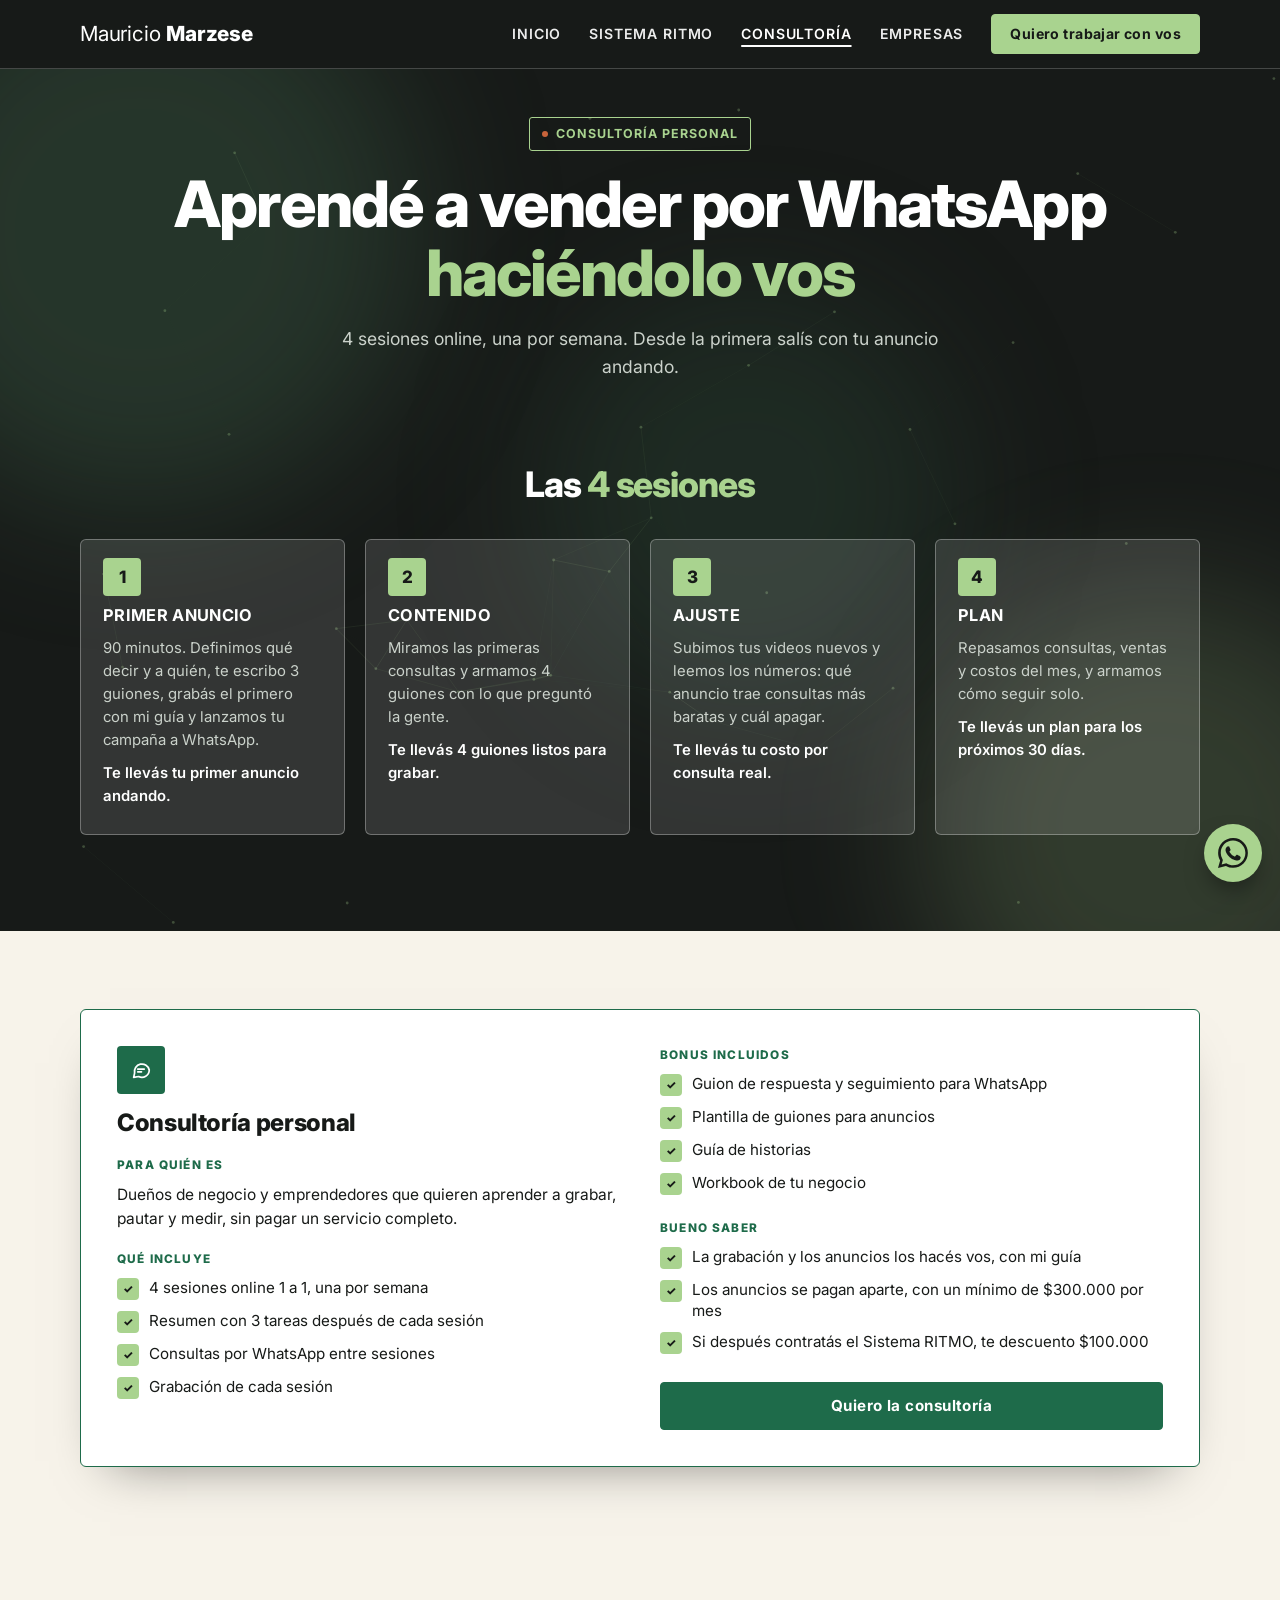
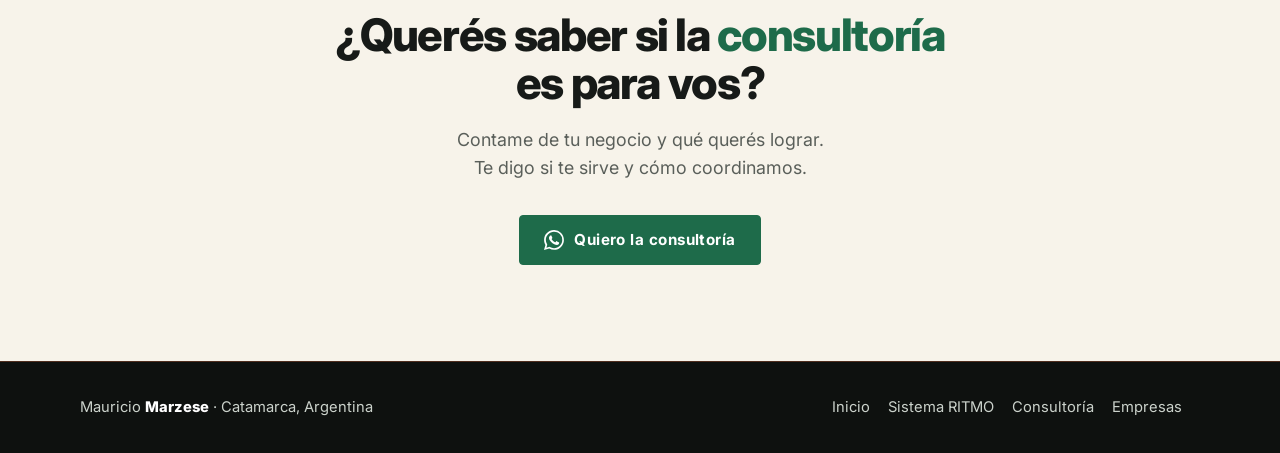
==== consultoria/index.html @ c500242e "Nueva oferta: Sistema RITMO, Consultoría personal y Capacitación para empresas Co-Authored-By: Claud" ====
<!DOCTYPE html>
<html lang="es-AR">
<head>
<meta charset="utf-8">
<meta name="viewport" content="width=device-width, initial-scale=1, viewport-fit=cover">
<meta name="color-scheme" content="light">
<meta name="theme-color" content="#171A18">
<title>Consultoría personal online: aprendé a pautar a WhatsApp | Mauricio Marzese</title>
<meta name="description" content="4 sesiones online para aprender a grabar, pautar en Meta Ads y medir tus consultas por WhatsApp. Desde la primera sesión salís con tu anuncio andando.">
<link rel="icon" type="image/svg+xml" href="/favicon.svg">
<link rel="canonical" href="https://mauriciomarzese.com/consultoria/">
<meta property="og:type" content="website">
<meta property="og:locale" content="es_AR">
<meta property="og:site_name" content="Mauricio Marzese">
<meta property="og:title" content="Consultoría personal online: aprendé a pautar a WhatsApp | Mauricio Marzese">
<meta property="og:description" content="4 sesiones online para aprender a grabar, pautar en Meta Ads y medir tus consultas por WhatsApp. Desde la primera sesión salís con tu anuncio andando.">
<meta property="og:url" content="https://mauriciomarzese.com/consultoria/">
<link rel="preconnect" href="https://fonts.googleapis.com">
<link rel="preconnect" href="https://fonts.gstatic.com" crossorigin>
<link href="https://fonts.googleapis.com/css2?family=Inter:ital,wght@0,400;0,500;0,600;0,700;0,800;1,700;1,800&display=swap" rel="stylesheet">
<link rel="stylesheet" href="/styles.css">
</head>
<body>

<svg width="0" height="0" style="position:absolute" aria-hidden="true">
  <symbol id="wa" viewBox="0 0 24 24"><path d="M20.5 3.5A11.8 11.8 0 0 0 12 0C5.4 0 .1 5.3.1 11.9c0 2.1.6 4.2 1.6 6L0 24l6.3-1.7a11.9 11.9 0 0 0 5.7 1.5c6.6 0 11.9-5.3 11.9-11.9 0-3.2-1.2-6.2-3.4-8.4ZM12 21.8c-1.8 0-3.5-.5-5-1.4l-.4-.2-3.7 1 1-3.6-.2-.4a9.9 9.9 0 0 1-1.5-5.3C2.2 6.4 6.6 2 12 2c2.6 0 5.1 1 7 2.9a9.8 9.8 0 0 1 2.9 7c0 5.4-4.4 9.9-9.9 9.9Zm5.4-7.4c-.3-.1-1.8-.9-2-1-.3-.1-.5-.1-.7.1l-.9 1.1c-.2.2-.3.2-.6.1a8 8 0 0 1-4-3.5c-.3-.5.3-.5.8-1.5.1-.2 0-.4 0-.5l-.9-2.1c-.2-.5-.4-.4-.7-.4h-.6c-.2 0-.5.1-.8.4-.3.3-1 1-1 2.5s1.1 2.9 1.2 3.1c.1.2 2.1 3.2 5.1 4.5 1.9.8 2.6.9 3.6.7.6-.1 1.8-.7 2-1.4.3-.7.3-1.3.2-1.4-.1-.1-.3-.2-.6-.3Z"/></symbol>
</svg>

<header class="top">
  <div class="wrap nav">
    <a class="brand" href="/">Mauricio <b>Marzese</b></a>
    <button class="menu-toggle" type="button" id="menuToggle" aria-expanded="false" aria-controls="menu" aria-label="Abrir menú"><span></span><span></span><span></span></button>
    <div class="menu" id="menu">
      <div class="menu-inner">
        <ul class="links"><li><a href="/">Inicio</a></li><li><a href="/publicidad-digital/">Sistema RITMO</a></li><li><a href="/consultoria/" aria-current="page">Consultoría</a></li><li><a href="/empresas/">Empresas</a></li></ul>
        <a class="btn green sm wa" data-msg="Hola Mauricio, vi tu página y me gustaría tener una charla previa para ver si podés ayudarme con mi negocio.">Quiero trabajar con vos</a>
      </div>
    </div>
  </div>
</header>

<main>

<section class="s-blue">
  <div class="fx" aria-hidden="true"><i></i><i></i><i></i></div>
  <div class="wrap">
    <div class="center-head">
      <span class="pill">Consultoría personal</span>
      <h1>Aprendé a vender por WhatsApp <span class="hl">haciéndolo vos</span></h1>
      <p class="sub">4 sesiones online, una por semana. Desde la primera salís con tu anuncio andando.</p>
    </div>
    <h2 class="proc-title">Las <span class="hl">4 sesiones</span></h2>
    <ol class="steps">
      <li><h3>Primer anuncio</h3><p>90 minutos. Definimos qué decir y a quién, te escribo 3 guiones, grabás el primero con mi guía y lanzamos tu campaña a WhatsApp.</p><p class="take">Te llevás tu primer anuncio andando.</p></li>
      <li><h3>Contenido</h3><p>Miramos las primeras consultas y armamos 4 guiones con lo que preguntó la gente.</p><p class="take">Te llevás 4 guiones listos para grabar.</p></li>
      <li><h3>Ajuste</h3><p>Subimos tus videos nuevos y leemos los números: qué anuncio trae consultas más baratas y cuál apagar.</p><p class="take">Te llevás tu costo por consulta real.</p></li>
      <li><h3>Plan</h3><p>Repasamos consultas, ventas y costos del mes, y armamos cómo seguir solo.</p><p class="take">Te llevás un plan para los próximos 30 días.</p></li>
    </ol>
  </div>
</section>

<section class="s-white">
  <div class="wrap">
    <article class="plan star wide" id="consultoria">
      <div>
        <div class="ic"><svg viewBox="0 0 24 24" aria-hidden="true"><path d="M21 12a8 8 0 0 1-11.6 7.1L4 20l1-4.6A8 8 0 1 1 21 12z"/><path d="M8.5 11h7M8.5 14h4"/></svg></div>
        <h3>Consultoría personal</h3>
        <span class="lbl">Para quién es</span>
        <p class="fit">Dueños de negocio y emprendedores que quieren aprender a grabar, pautar y medir, sin pagar un servicio completo.</p>
        <span class="lbl">Qué incluye</span>
        <ul class="inc">
          <li><span class="ck">✓</span>4 sesiones online 1 a 1, una por semana</li>
          <li><span class="ck">✓</span>Resumen con 3 tareas después de cada sesión</li>
          <li><span class="ck">✓</span>Consultas por WhatsApp entre sesiones</li>
          <li><span class="ck">✓</span>Grabación de cada sesión</li>
        </ul>
      </div>
      <div>
        <span class="lbl" style="margin-top:0">Bonus incluidos</span>
        <ul class="inc">
          <li><span class="ck">✓</span>Guion de respuesta y seguimiento para WhatsApp</li>
          <li><span class="ck">✓</span>Plantilla de guiones para anuncios</li>
          <li><span class="ck">✓</span>Guía de historias</li>
          <li><span class="ck">✓</span>Workbook de tu negocio</li>
        </ul>
        <span class="lbl">Bueno saber</span>
        <ul class="inc">
          <li><span class="ck">✓</span>La grabación y los anuncios los hacés vos, con mi guía</li>
          <li><span class="ck">✓</span>Los anuncios se pagan aparte, con un mínimo de $300.000 por mes</li>
          <li><span class="ck">✓</span>Si después contratás el Sistema RITMO, te descuento $100.000</li>
        </ul>
        <a class="btn main block wa" data-msg="Hola Mauricio, quiero consultar por la Consultoría personal de 4 sesiones.">Quiero la consultoría</a>
      </div>
    </article>
  </div>
</section>

<section class="final s-white">
  <div class="wrap">
    <h2>¿Querés saber si la <span class="hl">consultoría</span> es para vos?</h2>
    <p>Contame de tu negocio y qué querés lograr. <br>Te digo si te sirve y cómo coordinamos.</p>
    <a class="btn main wa" data-msg="Hola Mauricio, quiero consultar por la Consultoría personal de 4 sesiones."><svg viewBox="0 0 24 24" aria-hidden="true"><use href="#wa"/></svg>Quiero la consultoría</a>
  </div>
</section>

</main>

<footer>
  <div class="wrap">
    <span>Mauricio <b>Marzese</b> · Catamarca, Argentina</span>
    <nav><a href="/">Inicio</a><a href="/publicidad-digital/">Sistema RITMO</a><a href="/consultoria/">Consultoría</a><a href="/empresas/">Empresas</a></nav>
  </div>
</footer>

<a class="fab wa" data-msg="Hola Mauricio, vi tu página y me gustaría tener una charla previa para ver si podés ayudarme con mi negocio." aria-label="Escribime por WhatsApp"><svg viewBox="0 0 24 24" aria-hidden="true"><use href="#wa"/></svg></a>

<script src="/script.js"></script>

</body>
</html>
---- styles.css ----
:root{
  --blue:#171A18;        /* fondo de secciones azules */
  --blue-deep:#1E6B4A;   /* acentos sobre blanco */
  --blue-soft:#F0EBDF;   /* fondo de tarjetas sobre blanco */
  --blue-line:#DDD5C2;
  --blue-pastel:#8DB89A; /* detalles pastel sobre azul */
  --green:#A9D38F;       /* verde salvia suave */
  --ink:#171A18;
  --muted-ink:#5A5F5A;
  --font:"Inter", system-ui, -apple-system, "Segoe UI", Arial, sans-serif;
  color-scheme:light;
  box-sizing:border-box;
}
*,*::before,*::after{box-sizing:inherit}
html{scroll-behavior:smooth;scroll-padding-top:90px;background:#fff;-webkit-text-size-adjust:100%;text-size-adjust:100%}
body{margin:0;font-family:var(--font);font-size:17px;line-height:1.6;color:var(--ink);background:#fff;-webkit-font-smoothing:antialiased;overflow-x:hidden}
img,video,svg{max-width:100%}
p{margin:0}
h1,h2,h3,h4{font-family:var(--font);margin:0;overflow-wrap:break-word}
h1,h2{font-weight:800;font-style:italic;text-transform:uppercase;letter-spacing:-.025em;line-height:1.04}
h1{font-size:clamp(2.1rem,7.2vw,4.4rem)}
h2{font-size:clamp(1.7rem,5.6vw,3.1rem)}
h3{font-weight:700;font-size:1.15rem;letter-spacing:-.01em}
.wrap{width:min(1120px,100% - 32px);margin-inline:auto}
section{padding:48px 0 96px}
:focus-visible{outline:3px solid #FFD84D;outline-offset:3px;border-radius:8px}

/* Secciones alternadas */
.s-blue{background:var(--blue);color:#fff;position:relative;overflow:hidden;isolation:isolate}
/* Movimiento de fondo en secciones azules */
.fx{position:absolute;inset:0;z-index:-1;pointer-events:none;overflow:hidden}
.fx i{position:absolute;border-radius:50%;filter:blur(70px);will-change:transform}
.fx i:nth-child(1){width:560px;height:560px;left:-140px;top:-120px;background:rgba(90,150,110,.22);animation:fxa 22s ease-in-out infinite alternate}
.fx i:nth-child(2){width:480px;height:480px;right:-120px;bottom:-140px;background:rgba(169,211,143,.18);animation:fxb 26s ease-in-out infinite alternate}
.fx i:nth-child(3){width:420px;height:420px;left:42%;top:25%;background:rgba(60,110,80,.2);animation:fxc 30s ease-in-out infinite alternate}
@keyframes fxa{to{transform:translate(38vw,22%) scale(1.15)}}
@keyframes fxb{to{transform:translate(-34vw,-26%) scale(1.2)}}
@keyframes fxc{to{transform:translate(-22vw,30%) scale(.85)}}
@media (max-width:700px){.fx i{filter:blur(50px)}.fx i:nth-child(1),.fx i:nth-child(2){width:340px;height:340px}.fx i:nth-child(3){width:280px;height:280px}}
@media (prefers-reduced-motion:reduce){.fx i{animation:none}}
.s-blue>.wrap{position:relative}
.s-white{background:#fff;color:var(--ink)}
.s-blue .sub{color:#CBD2CB}
.s-white .sub{color:var(--muted-ink)}
.sub{font-size:1.1rem;max-width:36em}

/* Resaltado del titular */
.hl{display:inline-block;padding:0 .16em;margin-inline:-.02em;max-width:100%}
.s-blue .hl{background:var(--green);color:var(--ink)}
.s-white .hl{background:var(--blue-deep);color:#fff}

/* Pastillas */
.pill{display:inline-block;font-size:.78rem;font-weight:700;letter-spacing:.08em;text-transform:uppercase;padding:6px 14px;border-radius:999px;margin-bottom:18px}
.s-blue .pill{background:var(--green);color:var(--ink)}
.s-white .pill{background:var(--blue-deep);color:#fff}

/* Botones */
.btn{display:inline-flex;align-items:center;justify-content:center;gap:10px;padding:15px 26px;border-radius:999px;font:700 .95rem/1.15 var(--font);letter-spacing:.02em;text-decoration:none;text-align:center;border:2px solid transparent;cursor:pointer;transition:transform .15s ease,box-shadow .15s ease}
.btn:hover{transform:translateY(-2px)}
.btn svg{width:20px;height:20px;fill:currentColor;flex:none}
.btn.sm{padding:12px 20px;font-size:.88rem}
.btn.block{width:100%}
.s-blue .btn.main,.btn.green{background:var(--green);color:var(--ink)}
.s-white .btn.main{background:var(--blue-deep);color:#fff}
.s-blue .btn.ghost{border-color:#fff;color:#fff;background:transparent}
.s-white .btn.ghost{border-color:var(--blue-deep);color:var(--blue-deep);background:transparent}
@media (hover:none){.btn:hover{transform:none}}

/* Header + menú */
header.top{position:sticky;top:0;z-index:40;background:var(--blue);color:#fff;border-bottom:1px solid rgba(255,255,255,.2);padding-top:env(safe-area-inset-top,0px)}
.nav{display:flex;align-items:center;justify-content:space-between;gap:20px;min-height:68px}
.brand{font-size:1.3rem;text-decoration:none;color:#fff;letter-spacing:-.01em;white-space:nowrap}
.brand b{font-weight:800}
.menu-toggle{display:none;flex:none;width:46px;height:46px;padding:0;border:1.5px solid rgba(255,255,255,.55);border-radius:12px;background:transparent;color:#fff;cursor:pointer;align-items:center;justify-content:center;flex-direction:column;gap:5px;-webkit-tap-highlight-color:transparent}
.menu-toggle span{display:block;width:20px;height:2px;background:currentColor;border-radius:2px;transition:transform .25s ease,opacity .2s ease}
.menu-toggle[aria-expanded="true"] span:nth-child(1){transform:translateY(7px) rotate(45deg)}
.menu-toggle[aria-expanded="true"] span:nth-child(2){opacity:0}
.menu-toggle[aria-expanded="true"] span:nth-child(3){transform:translateY(-7px) rotate(-45deg)}
.menu-inner{display:flex;align-items:center;gap:28px}
.links{display:flex;gap:28px;list-style:none;margin:0;padding:0}
.links a{color:#fff;text-decoration:none;font-weight:600;font-size:.88rem;letter-spacing:.06em;text-transform:uppercase;opacity:.92;white-space:nowrap}
.links a:hover{opacity:1;text-decoration:underline;text-underline-offset:6px}
.menu .btn{white-space:nowrap}
@media (max-width:1240px) and (min-width:1101px){
  .nav{gap:14px}
  .menu-inner,.links{gap:20px}
  .links a{font-size:.82rem;letter-spacing:.04em}
}

/* Acordeón del menú: tablet y celular */
@media (max-width:1100px){
  .nav{flex-wrap:wrap;row-gap:0;min-height:0;padding-block:9px}
  .menu-toggle{display:inline-flex}
  .menu{order:3;flex:0 0 100%;display:grid;grid-template-rows:0fr;transition:grid-template-rows .3s ease}
  .menu.open{grid-template-rows:1fr}
  .menu-inner{min-height:0;overflow:hidden;flex-direction:column;align-items:stretch;gap:0;visibility:hidden;transition:visibility 0s linear .3s}
  .menu.open .menu-inner{visibility:visible;transition-delay:0s;overflow-y:auto;max-height:calc(100vh - 80px);max-height:calc(100dvh - 80px)}
  .links{flex-direction:column;gap:0;width:100%}
  .links li{border-top:1px solid rgba(255,255,255,.2)}
  .links a{display:flex;align-items:center;justify-content:space-between;min-height:54px;font-size:.95rem;opacity:1;white-space:normal}
  .links a::after{content:"";width:8px;height:8px;border-top:2px solid currentColor;border-right:2px solid currentColor;transform:rotate(45deg);opacity:.8;margin-right:4px}
  .menu .btn{width:100%;margin:14px 0 20px;padding:16px 20px;font-size:.95rem}
}
@media (prefers-reduced-motion:reduce){.menu,.menu-inner,.menu-toggle span{transition:none}}

/* Teléfono / video */
.phone{position:relative;width:min(300px,100%);aspect-ratio:9/16;margin-inline:auto;border-radius:30px;overflow:hidden;border:3px solid rgba(255,255,255,.55);background:linear-gradient(160deg,#B9CFC0,#D8E5C9);box-shadow:0 30px 60px -28px rgba(0,0,0,.6)}
.s-white .phone{border-color:var(--blue-line)}
.phone::before{content:"";position:absolute;inset:0;background:repeating-linear-gradient(115deg,transparent 0 22px,rgba(255,255,255,.28) 22px 34px)}
.phone .play{position:absolute;inset:0;display:grid;place-items:center}
.phone .play i{width:70px;height:70px;border-radius:50%;background:#fff;display:grid;place-items:center;box-shadow:0 8px 20px -6px rgba(0,0,0,.4)}
.phone .play i::after{content:"";border-left:20px solid var(--blue-deep);border-block:12px solid transparent;margin-left:6px}
.phone small{position:absolute;left:0;right:0;bottom:22px;text-align:center;font-weight:700;color:var(--ink);font-size:.9rem;padding-inline:12px}

/* Videos: botón de reproducir y botón de sonido */
.vid video{position:absolute;inset:0;width:100%;height:100%;object-fit:cover;z-index:1;cursor:pointer}
.vid .play,.vid>i{display:none}
.vid.live small,.vid.live::before{display:none}
.pbtn{position:absolute;left:50%;top:50%;transform:translate(-50%,-50%);z-index:3;width:70px;height:70px;border:0;border-radius:50%;background:#fff;cursor:pointer;display:grid;place-items:center;box-shadow:0 10px 24px -8px rgba(0,0,0,.55);transition:transform .15s ease;-webkit-tap-highlight-color:transparent}
.pbtn:hover{transform:translate(-50%,-50%) scale(1.07)}
.pbtn::after{content:"";border-left:20px solid var(--blue-deep);border-block:12px solid transparent;margin-left:6px}
.vid.playing .pbtn{display:none}
.snd{position:absolute;top:12px;left:12px;z-index:3;display:none;align-items:center;gap:7px;padding:9px 13px;border:0;border-radius:10px;background:rgba(23,26,24,.9);color:#fff;font:600 .78rem/1 var(--font);letter-spacing:.02em;cursor:pointer;transition:background .15s ease;-webkit-tap-highlight-color:transparent}
.vid.playing .snd{display:inline-flex}
.snd:hover{background:var(--blue-deep)}
.snd[aria-pressed="true"]{background:var(--green);color:var(--ink)}
.snd svg{width:16px;height:16px;fill:none;stroke:currentColor;stroke-width:2;stroke-linecap:round;stroke-linejoin:round}

/* Hero */
.hero{padding:40px 0 96px;background:var(--blue) radial-gradient(60% 70% at 15% 30%,rgba(255,255,255,.16),transparent 70%)}
.hero-grid{display:grid;grid-template-columns:1.2fr .8fr;gap:56px;align-items:center}
.hero-grid>*{min-width:0}
.hero .sub{margin-top:24px;font-size:1.2rem}
.actions{display:flex;flex-wrap:wrap;gap:14px;margin-top:34px}
@media (max-width:900px){.hero-grid{grid-template-columns:1fr;gap:40px}.phone{width:min(270px,72%)}section{padding:36px 0 72px}.hero{padding:28px 0 72px}}

/* Sobre mí */
.about-grid{display:grid;grid-template-columns:.85fr 1.15fr;gap:56px;align-items:center}
.about-grid>*{min-width:0}
.portrait{position:relative;aspect-ratio:4/5;border-radius:26px;background:linear-gradient(160deg,#B9CFC0,#D8E5C9);display:grid;place-items:center;overflow:hidden;box-shadow:0 30px 60px -34px rgba(23,26,24,.5)}
.portrait::before{content:"";position:absolute;inset:0;background:repeating-linear-gradient(115deg,transparent 0 22px,rgba(255,255,255,.3) 22px 34px)}
.portrait span{position:relative;font-weight:800;font-size:4.6rem;letter-spacing:-.04em;color:var(--ink);background:#fff;padding:2px 26px;border-radius:20px}
.portrait em{position:absolute;left:50%;bottom:20px;transform:translateX(-50%);z-index:1;font-style:normal;font-weight:700;font-size:.78rem;letter-spacing:.08em;text-transform:uppercase;background:var(--blue-deep);color:#fff;padding:11px 22px;border-radius:999px;white-space:nowrap}
.portrait img{position:absolute;inset:0;width:100%;height:100%;object-fit:cover;object-position:center}

.about h2{margin-bottom:22px}
.about p{color:var(--muted-ink)}
.about p+p{margin-top:14px}
.about p strong{color:var(--ink)}
.pillars{list-style:none;margin:28px 0 0;padding:0;display:grid;gap:16px}
.pillars li{display:flex;gap:14px;align-items:flex-start}
.pillars .ic{flex:none;width:42px;height:42px;border-radius:12px;background:var(--blue-soft);border:1px solid var(--blue-line);display:grid;place-items:center}
.pillars .ic svg,.plan .ic svg{width:22px;height:22px;fill:none;stroke-width:1.9;stroke-linecap:round;stroke-linejoin:round}
.pillars .ic svg{stroke:var(--blue-deep)}
.plan .ic svg{stroke:#fff}
.pillars strong{display:block;color:var(--ink);font-size:1rem}
.pillars span{font-size:.93rem;color:var(--muted-ink)}
.cred{margin-top:26px;padding:14px 18px;border-radius:14px;background:var(--blue-soft);border:1px solid var(--blue-line);font-weight:600;font-size:.95rem;color:var(--ink)}
@media (max-width:900px){.about-grid{grid-template-columns:1fr;gap:40px}.portrait{max-width:360px;width:100%;margin-inline:auto}}

/* Integral */
.int-grid{display:grid;grid-template-columns:1.15fr .85fr;gap:56px;align-items:center}
.int-grid>*{min-width:0}
.int h2{margin-bottom:20px}
.card-glass{margin-top:26px;padding:20px 22px;border-radius:18px;background:rgba(255,255,255,.14);border:1px solid rgba(255,255,255,.32)}
.card-glass h3{font-size:.9rem;letter-spacing:.06em;text-transform:uppercase;margin-bottom:6px}
.card-glass p{font-size:.95rem;color:#CBD2CB}
.zones{margin-top:26px}
.zones h4{font-size:.78rem;font-weight:700;letter-spacing:.1em;text-transform:uppercase;color:var(--green);margin-bottom:10px}
.chips{display:flex;flex-wrap:wrap;gap:10px}
.chips span{padding:8px 16px;border-radius:999px;background:rgba(255,255,255,.16);border:1px solid rgba(255,255,255,.32);font-weight:600;font-size:.9rem}
.proc-title{text-align:center;margin:84px 0 36px;font-size:clamp(1.4rem,4.4vw,2.2rem)}
.steps{list-style:none;margin:0;padding:0;display:grid;grid-template-columns:repeat(4,1fr);gap:20px;counter-reset:s}
.steps li{counter-increment:s;position:relative;padding:62px 22px 26px;border-radius:20px;background:rgba(255,255,255,.12);border:1px solid rgba(255,255,255,.3)}
.steps li::before{content:counter(s);position:absolute;top:18px;left:22px;width:38px;height:38px;border-radius:50%;background:var(--green);color:var(--ink);font-weight:800;display:grid;place-items:center}
.steps h3{margin-bottom:8px;font-size:1.02rem;text-transform:uppercase;letter-spacing:.02em}
.steps p{font-size:.93rem;color:#CBD2CB;line-height:1.55}
.int .cta-row{display:flex;flex-wrap:wrap;gap:14px;justify-content:center;margin-top:44px}
@media (max-width:980px){.int-grid{grid-template-columns:1fr;gap:40px}.steps{grid-template-columns:1fr 1fr}.proc-title{margin-top:64px}}
@media (max-width:560px){.steps{grid-template-columns:1fr}}

/* Edición */
.center-head{text-align:center;display:flex;flex-direction:column;align-items:center}
.center-head .sub{margin:18px auto 0}
.plans{display:grid;grid-template-columns:1fr 1fr;gap:26px;margin-top:52px;align-items:stretch}
.plan{display:flex;flex-direction:column;position:relative;padding:32px;border-radius:24px;background:var(--blue-soft);border:1.5px solid var(--blue-line)}
.plan.star{border-color:var(--blue-deep);background:#fff;box-shadow:0 24px 50px -30px rgba(0,0,0,.5)}
.badge{position:absolute;top:20px;right:20px;background:var(--green);color:var(--ink);font-size:.72rem;font-weight:800;letter-spacing:.08em;text-transform:uppercase;padding:6px 12px;border-radius:999px}
.plan .ic{width:48px;height:48px;border-radius:14px;background:var(--blue-deep);display:grid;place-items:center;margin-bottom:16px}
.plan .mod{font-size:.78rem;font-weight:700;letter-spacing:.1em;text-transform:uppercase;color:var(--blue-deep);margin-bottom:6px}
.plan h3{font-size:1.5rem;font-weight:800;font-style:italic;text-transform:uppercase;letter-spacing:-.02em;line-height:1.1;margin-bottom:14px}
.plan>p{color:var(--muted-ink);font-size:.97rem}
.ideal{margin:22px 0 26px;padding:16px 18px;border-radius:14px;background:#fff;border:1px solid var(--blue-line)}
.plan.star .ideal{background:var(--blue-soft)}
.ideal b{display:block;font-size:.74rem;letter-spacing:.1em;text-transform:uppercase;color:var(--blue-deep);margin-bottom:4px}
.ideal span{font-size:.93rem;color:var(--ink)}
.plan .btn{margin-top:auto}
@media (max-width:900px){.plans{grid-template-columns:1fr;margin-top:40px}}

/* Consultoría */
.men-grid{display:grid;grid-template-columns:1fr 1fr;gap:56px;align-items:start}
.men-grid>*{min-width:0}
.men h2{margin-bottom:20px}
.msteps{list-style:none;margin:34px 0 0;padding:0;display:grid;gap:22px}
.msteps li{display:flex;gap:16px}
.msteps .n{flex:none;width:42px;height:42px;border-radius:50%;border:2px solid var(--green);color:var(--green);font-weight:800;display:grid;place-items:center}
.msteps b{display:block;text-transform:uppercase;letter-spacing:.02em;font-size:.98rem}
.msteps span{font-size:.94rem;color:#CBD2CB}
.mcard{background:#fff;color:var(--ink);border-radius:26px;padding:32px;box-shadow:0 30px 60px -34px rgba(0,0,0,.7)}
.mcard .pill{background:var(--blue-deep)!important;color:#fff!important;margin-bottom:14px}
.mcard h3{font-size:1.5rem;font-weight:800;font-style:italic;text-transform:uppercase;letter-spacing:-.02em;line-height:1.1;margin-bottom:10px}
.mcard>p{color:var(--muted-ink);font-size:.97rem}
.mlist{list-style:none;margin:22px 0;padding:0;display:grid;gap:14px}
.mlist li{display:flex;gap:12px}
.mlist .ck{flex:none;width:24px;height:24px;border-radius:50%;background:var(--green);display:grid;place-items:center;font-weight:800;font-size:.8rem;margin-top:2px}
.mlist b{display:block;font-size:.97rem}
.mlist span{font-size:.9rem;color:var(--muted-ink)}
.mcard .ideal{margin:0 0 22px}
.extra{margin-top:56px;padding:26px 30px;border-radius:22px;background:rgba(255,255,255,.14);border:1px solid rgba(255,255,255,.35);display:grid;grid-template-columns:1fr auto;gap:24px;align-items:center}
.extra h3{font-size:1.2rem;text-transform:uppercase;letter-spacing:.01em;margin-bottom:4px}
.extra p{color:#CBD2CB;font-size:.97rem}
@media (max-width:900px){.men-grid,.extra{grid-template-columns:1fr}.men-grid{gap:40px}.extra{margin-top:44px}.extra .btn{width:100%}}

/* Casos */
.track{display:flex;gap:22px;overflow-x:auto;scroll-snap-type:x mandatory;-webkit-overflow-scrolling:touch;overscroll-behavior-x:contain;scrollbar-width:none;margin-top:48px;padding:6px 2px 10px}
.track::-webkit-scrollbar{display:none}
.work{flex:0 0 calc((100% - 44px)/3);min-width:230px;scroll-snap-align:start;border-radius:22px;overflow:hidden;background:var(--ink);color:#fff}
.reel{position:relative;aspect-ratio:9/14;background:linear-gradient(160deg,var(--c1,#B9CFC0),var(--c2,#D8E5C9))}
.reel::before{content:"";position:absolute;inset:0;background:repeating-linear-gradient(var(--a,115deg),transparent 0 22px,rgba(255,255,255,.3) 22px 34px)}
.reel i{position:absolute;inset:0;display:grid;place-items:center}
.reel i::before{content:"";width:62px;height:62px;border-radius:50%;background:#fff}
.reel i::after{content:"";position:absolute;border-left:18px solid var(--blue-deep);border-block:11px solid transparent;margin-left:5px}
.work .txt{padding:18px 20px 22px}
.work h3{font-size:1rem;font-style:italic;text-transform:uppercase;font-weight:800;letter-spacing:-.01em}
.work p{margin-top:6px;font-size:.88rem;color:#CBD2CB}
.carousel-ctrl{display:flex;align-items:center;justify-content:center;gap:16px;margin-top:30px;flex-wrap:wrap}
.carousel-ctrl button.arrow{width:48px;height:48px;border-radius:50%;border:2px solid var(--blue-deep);background:#fff;color:var(--blue-deep);font-size:1.2rem;font-weight:700;cursor:pointer;display:grid;place-items:center;-webkit-tap-highlight-color:transparent}
.carousel-ctrl button.arrow:hover{background:var(--blue-deep);color:#fff}
.dots{display:flex;gap:8px;flex-wrap:wrap;justify-content:center;max-width:100%}
.dots button{width:10px;height:10px;border-radius:50%;border:0;padding:0;background:var(--blue-line);cursor:pointer}
.dots button[aria-current="true"]{background:var(--blue-deep);width:26px;border-radius:6px}
@media (max-width:900px){.work{flex-basis:70%}.track{margin-top:36px}}

/* Testimonios (estilo tecnológico) */
.testi{position:relative;overflow:hidden}
.testi::before{content:"";position:absolute;inset:0;background-image:linear-gradient(rgba(255,255,255,.10) 1px,transparent 1px),linear-gradient(90deg,rgba(255,255,255,.10) 1px,transparent 1px);background-size:44px 44px;-webkit-mask-image:radial-gradient(ellipse 70% 60% at 50% 35%,#000 25%,transparent 80%);mask-image:radial-gradient(ellipse 70% 60% at 50% 35%,#000 25%,transparent 80%);pointer-events:none}
.testi::after{content:"";position:absolute;width:520px;height:520px;right:-180px;top:-200px;background:radial-gradient(circle,rgba(169,211,143,.28),transparent 65%);pointer-events:none}
.testi>.wrap{position:relative;z-index:1}
.tgrid{display:grid;grid-template-columns:repeat(3,1fr);gap:22px;margin-top:52px}
.tgrid>*{min-width:0}
.tcard{position:relative;display:flex;flex-direction:column;border-radius:20px;background:linear-gradient(180deg,rgba(255,255,255,.18),rgba(255,255,255,.07));border:1px solid rgba(255,255,255,.38);-webkit-backdrop-filter:blur(8px);backdrop-filter:blur(8px);overflow:hidden}
.tcard::before{content:"";position:absolute;top:0;left:14%;right:14%;height:2px;background:linear-gradient(90deg,transparent,var(--green),transparent);box-shadow:0 0 18px 1px var(--green);z-index:2}
.tbar{display:flex;align-items:center;gap:7px;padding:14px 18px;border-bottom:1px solid rgba(255,255,255,.26);font-size:.72rem;font-weight:600;letter-spacing:.08em;text-transform:uppercase;color:#CBD2CB}
.tbar i{width:9px;height:9px;border-radius:50%;background:var(--green)}
.tbar i:nth-child(2){background:var(--blue-pastel)}
.tbar i:nth-child(3){background:#fff}
.tbar span{margin-left:auto;display:inline-flex;align-items:center;gap:6px}
.tbar svg{width:14px;height:14px;fill:none;stroke:var(--green);stroke-width:2.4;stroke-linecap:round;stroke-linejoin:round}
.tbody{padding:22px 22px 8px;flex:1}
.stars{display:flex;gap:3px;margin-bottom:14px}
.stars svg{width:18px;height:18px;fill:var(--green)}
.tbody blockquote{margin:0;font-size:1rem;line-height:1.6;color:#fff}
.tmetric{display:inline-flex;align-items:center;gap:8px;margin:18px 22px 0;padding:7px 14px;border-radius:10px;background:rgba(23,26,24,.45);border:1px solid rgba(255,255,255,.3);font-size:.8rem;font-weight:600;color:var(--green);align-self:flex-start;max-width:calc(100% - 44px)}
.tperson{display:flex;align-items:center;gap:14px;padding:20px 22px 24px}
.avatar{flex:none;width:48px;height:48px;border-radius:50%;padding:2px;background:conic-gradient(from 200deg,var(--green),var(--blue-pastel),var(--green));display:grid;place-items:center}
.avatar b{width:100%;height:100%;border-radius:50%;background:var(--ink);color:#fff;font-size:.85rem;font-weight:700;display:grid;place-items:center}
.tperson strong{display:block;font-size:.97rem;color:#fff}
.tperson span{font-size:.85rem;color:#CBD2CB}
@media (max-width:980px){.tgrid{grid-template-columns:1fr;max-width:460px;margin-inline:auto;margin-top:40px}}

/* CTA final */
.final{text-align:center}
.final.s-white{background:#fff radial-gradient(50% 90% at 50% 0%,var(--blue-soft),transparent 75%)}
.final h2{max-width:14em;margin-inline:auto}
.final p{margin:18px auto 32px;max-width:32em;font-size:1.12rem;color:var(--muted-ink)}
footer{background:#0E110F;color:#CBD2CB;padding:34px 0 calc(34px + env(safe-area-inset-bottom,0px));font-size:.92rem}
footer .wrap{display:flex;justify-content:space-between;align-items:center;gap:16px;flex-wrap:wrap}
footer b{font-weight:800;color:#fff}
footer a{color:#CBD2CB;text-decoration:none;margin-right:18px}
footer a:hover{text-decoration:underline}

/* WhatsApp flotante */
.fab{position:fixed;right:18px;bottom:calc(18px + env(safe-area-inset-bottom,0px));z-index:50;width:58px;height:58px;border-radius:50%;background:var(--green);display:grid;place-items:center;box-shadow:0 12px 26px -8px rgba(0,0,0,.55)}
.fab svg{width:30px;height:30px;fill:var(--ink)}

/* Celular */
@media (max-width:640px){
  body{font-size:16px}
  section{padding:28px 0 56px}
  .hero{padding:20px 0 60px}
  .hero .sub{font-size:1.05rem;margin-top:18px}
  .sub{font-size:1.02rem}
  .actions{flex-direction:column;align-items:stretch;gap:12px;margin-top:26px}
  .actions .btn{width:100%}
  .brand{font-size:1.15rem}
  .pill{font-size:.72rem;margin-bottom:14px}
  .phone{width:min(260px,74%);border-radius:26px}
  .portrait span{font-size:3.6rem;padding:2px 20px}
  .portrait em{font-size:.7rem;padding:10px 16px;bottom:16px}
  .pillars{margin-top:22px}
  .card-glass{padding:18px}
  .chips span{font-size:.85rem;padding:7px 13px}
  .proc-title{margin:52px 0 26px}
  .steps li{padding:58px 20px 22px}
  .plans{gap:20px;margin-top:32px}
  .plan{padding:24px 20px;border-radius:20px}
  .plan h3,.mcard h3{font-size:1.3rem}
  .badge{top:16px;right:16px}
  .mcard{padding:24px 20px;border-radius:22px}
  .msteps{margin-top:26px}
  .extra{padding:22px 20px;margin-top:36px}
  .track{gap:14px;margin-top:30px}
  .work{flex-basis:78%}
  .carousel-ctrl{margin-top:22px;gap:12px}
  .tbody{padding:18px 18px 6px}
  .tmetric{margin-inline:18px;max-width:calc(100% - 36px)}
  .tperson{padding:18px}
  .final p{font-size:1.02rem;margin-bottom:26px}
  .final .btn{width:100%}
  footer .wrap{flex-direction:column;text-align:center;justify-content:center}
  footer nav{display:flex;flex-wrap:wrap;justify-content:center;gap:8px 18px}
  footer a{margin-right:0}
  .fab{width:54px;height:54px;right:14px;bottom:calc(14px + env(safe-area-inset-bottom,0px))}
  .fab svg{width:28px;height:28px}
}
@media (max-width:380px){
  h1{font-size:1.95rem}
  h2{font-size:1.6rem}
  .brand{font-size:1.05rem}
  .btn{padding:14px 18px}
  .work{flex-basis:84%}
}

@media (prefers-reduced-motion:reduce){html{scroll-behavior:auto}.btn{transition:none}}

/* Logos de clientes en movimiento (íconos, mismo tamaño) */
.logos{overflow:hidden;margin-top:6px;-webkit-mask-image:linear-gradient(90deg,transparent,#000 7%,#000 93%,transparent);mask-image:linear-gradient(90deg,transparent,#000 7%,#000 93%,transparent)}
.logos-track{display:flex;gap:26px;width:max-content;animation:logos 36s linear infinite}
.logos:hover .logos-track{animation-play-state:paused}
.logo-item{flex:none;width:130px;height:130px;border-radius:50%;background:#fff;display:grid;place-items:center;overflow:hidden;padding:22px;box-sizing:border-box;box-shadow:0 8px 20px -10px rgba(0,0,0,.5)}
.logo-item img{width:100%;height:100%;object-fit:contain;display:block}
.logo-item.wide{padding:8px}
.logo-item.wide img{transform:scale(1.18)}
.logo-item.nologo{background:rgba(255,255,255,.18);border:1.5px dashed rgba(255,255,255,.5)}
.logo-item.nologo img{display:none}
@keyframes logos{to{transform:translateX(-50%)}}
@media (max-width:640px){.logo-item{width:100px;height:100px;padding:17px}.logo-item.wide{padding:6px}.logos-track{gap:18px}}
@media (prefers-reduced-motion:reduce){.logos-track{animation:none}.logos{overflow-x:auto;-webkit-mask-image:none;mask-image:none}}

/* ===== Servicios, testimonios (2 col), páginas web y FAQ ===== */
/* Servicios */
.plans3{display:grid;grid-template-columns:repeat(3,1fr);gap:22px;margin-top:52px;align-items:stretch}
.plans3>*{min-width:0}
.plan{color:var(--ink)}
.plans3 .plan{padding:28px}
.plans3 .plan h3{font-size:1.35rem;margin-bottom:2px}
.lbl{display:block;font-size:.74rem;font-weight:800;letter-spacing:.1em;text-transform:uppercase;color:var(--blue-deep);margin:20px 0 8px}
.plan .fit{font-size:.97rem;line-height:1.5;color:var(--ink)}
.inc{list-style:none;margin:0 0 24px;padding:0;display:grid;gap:10px}
.inc li{display:flex;gap:10px;align-items:flex-start;font-size:.95rem;line-height:1.4}
.inc .ck{flex:none;width:22px;height:22px;border-radius:50%;background:var(--green);display:grid;place-items:center;font-weight:800;font-size:.72rem;margin-top:1px}
.plan-link{display:block;margin:-10px 0 18px;font-size:.88rem;font-weight:700;color:var(--blue-deep);text-underline-offset:3px}
.note-line{margin-top:14px;font-size:.9rem;color:var(--muted-ink)}
.srv-note{text-align:center;margin:30px auto 0;max-width:40em;font-size:.97rem;color:#CBD2CB}
.srv-note a{color:var(--green);font-weight:700;text-underline-offset:4px}
.plan.wide{display:grid;grid-template-columns:1fr 1fr;gap:40px;align-items:start;margin-top:30px;padding:36px}
.plan.wide>div{min-width:0}
.plan.wide .btn{margin-top:4px}
.plan .btn.ghost{border-color:var(--blue-deep);color:var(--blue-deep);background:transparent}
.plan .btn.ghost.block{margin-top:10px}
@media (max-width:980px){.plans3{grid-template-columns:1fr;max-width:540px;margin-inline:auto;margin-top:40px}}
@media (max-width:900px){.plan.wide{grid-template-columns:1fr;gap:4px;padding:28px 22px}}
@media (max-width:640px){.plans3{gap:20px;margin-top:32px}.plans3 .plan{padding:24px 20px}}

/* Testimonios: 2 tarjetas */
@media (min-width:981px){.tgrid{grid-template-columns:repeat(2,1fr);max-width:780px;margin-inline:auto}}

/* Páginas web (dentro de Casos) */
.webs-head{text-align:center;margin:84px auto 0;max-width:40em}
.webs-head h3{font-size:clamp(1.4rem,4.4vw,2.2rem);font-weight:800;font-style:italic;text-transform:uppercase;letter-spacing:-.025em;line-height:1.08}
.webs-head p{margin-top:12px;color:var(--muted-ink)}
.webs{display:grid;grid-template-columns:repeat(3,1fr);gap:22px;margin-top:40px}
.webs>*{min-width:0}
.web{display:flex;flex-direction:column;border-radius:22px;overflow:hidden;background:var(--blue-soft);border:1.5px solid var(--blue-line);transition:transform .25s ease,box-shadow .25s ease,border-color .25s ease}
.web:hover{transform:translateY(-4px);border-color:var(--blue);box-shadow:0 18px 36px -18px rgba(0,0,0,.45)}
.web-shot{position:relative;display:block;aspect-ratio:2.2/1;background:linear-gradient(160deg,#B9CFC0,#D8E5C9);overflow:hidden}
.web-shot::before{content:attr(data-name);position:absolute;inset:0;display:grid;place-items:center;padding:16px;text-align:center;font-weight:800;font-style:italic;text-transform:uppercase;letter-spacing:-.02em;font-size:1.3rem;color:var(--ink)}
.web-shot img{position:absolute;inset:0;width:100%;height:100%;object-fit:cover;object-position:top center;background:#fff}
.web-shot.noimg img{display:none}
.web .txt{display:flex;flex-direction:column;flex:1;padding:18px 20px 22px}
.web h3{font-size:1.1rem;font-style:italic;text-transform:uppercase;font-weight:800;letter-spacing:-.01em;color:var(--ink)}
.web p{margin-top:6px;font-size:.92rem;color:var(--muted-ink)}
.web .btn{margin-top:auto;align-self:flex-start;padding:11px 20px;font-size:.88rem}
.web .txt p{margin-bottom:16px}
.web-tag{position:absolute;top:12px;left:12px;z-index:2;padding:5px 11px;border-radius:999px;background:rgba(23,26,24,.88);color:#fff;font-size:.68rem;font-weight:700;letter-spacing:.08em;text-transform:uppercase}
.web .here{margin-top:16px;align-self:flex-start;padding:9px 16px;border-radius:999px;background:var(--green);color:var(--ink);font-size:.8rem;font-weight:800;letter-spacing:.04em}
@media (max-width:980px){.webs{grid-template-columns:1fr;max-width:460px;margin-inline:auto}.webs-head{margin-top:64px}}
@media (hover:none){.web:hover{transform:none;box-shadow:none;border-color:var(--blue-line)}}
@media (prefers-reduced-motion:reduce){.web{transition:none}.web:hover{transform:none}}

/* Preguntas frecuentes */
.faq{max-width:760px;margin:44px auto 0;display:grid;gap:12px}
.faq details{background:var(--blue-soft);border:1.5px solid var(--blue-line);border-radius:16px;padding:0 22px;transition:transform .25s ease,box-shadow .25s ease,border-color .25s ease,background .25s ease}
.faq details:hover{transform:translateY(-3px);border-color:var(--blue);box-shadow:0 12px 26px -12px rgba(0,0,0,.4);background:#fff}
.faq details[open]{background:#fff;border-color:var(--blue)}
.faq summary{cursor:pointer;list-style:none;padding:18px 0;font-weight:700;display:flex;justify-content:space-between;align-items:center;gap:16px;transition:color .2s ease}
.faq summary:hover{color:var(--blue-deep)}
.faq summary::-webkit-details-marker{display:none}
.faq summary::after{content:"+";flex:none;width:30px;height:30px;border-radius:50%;display:grid;place-items:center;font-size:1.3rem;line-height:1;color:var(--blue-deep);background:var(--blue-line);transition:transform .35s cubic-bezier(.4,0,.2,1),background .25s ease,color .25s ease}
.faq summary:hover::after{background:var(--blue);color:#fff}
.faq details[open] summary::after{transform:rotate(135deg);background:var(--blue);color:#fff}
.faq details p{padding:0 0 18px;color:var(--muted-ink);font-size:.97rem}
.faq details[open] p{animation:faqin .4s ease both}
@keyframes faqin{from{opacity:0;transform:translateY(-6px)}to{opacity:1;transform:none}}
@media (prefers-reduced-motion:reduce){.faq details,.faq summary::after{transition:none}.faq details[open] p{animation:none}.faq details:hover{transform:none}}

/* ===== Sitio con varias páginas ===== */
.links a[aria-current="page"]{opacity:1;text-decoration:underline;text-underline-offset:6px;text-decoration-thickness:2px}
.quick{display:grid;grid-template-columns:repeat(3,1fr);gap:16px;margin-top:34px}
.qcard{display:flex;flex-direction:column;gap:6px;padding:22px 22px 20px;border-radius:20px;background:rgba(255,255,255,.14);border:1.5px solid rgba(255,255,255,.4);color:#fff;text-decoration:none;transition:transform .2s ease,background .2s ease,border-color .2s ease}
.qcard:hover{transform:translateY(-3px);background:rgba(255,255,255,.22);border-color:var(--green)}
.qcard .qic{width:44px;height:44px;border-radius:12px;background:var(--green);display:grid;place-items:center;margin-bottom:8px}
.qcard .qic svg{width:22px;height:22px;fill:none;stroke:var(--ink);stroke-width:1.9;stroke-linecap:round;stroke-linejoin:round}
.qcard strong{font-size:1.1rem;font-weight:800;font-style:italic;text-transform:uppercase;letter-spacing:-.01em}
.qcard span{font-size:.93rem;color:#CBD2CB;line-height:1.45}
.qcard .qic{margin-bottom:8px}
.qcard .go{margin-top:10px;font-weight:700;font-size:.9rem;color:var(--green)}
@media (max-width:900px){.quick{grid-template-columns:1fr;gap:12px;margin-top:26px}}
@media (hover:none){.qcard:hover{transform:none}}
.price{margin:14px 0 4px}
.price small{display:block;font-size:.74rem;font-weight:800;letter-spacing:.1em;text-transform:uppercase;color:var(--blue-deep)}
.price b{display:block;font-size:2rem;font-weight:800;letter-spacing:-.02em;line-height:1.15;color:var(--ink)}
.price b i{font-style:normal;font-size:.78rem;font-weight:700;letter-spacing:.08em;color:var(--muted-ink);margin-left:6px}
.price b.q{font-size:1.6rem;font-style:italic}
.plazo{align-self:flex-start;margin:8px 0 4px;padding:6px 12px;border-radius:999px;background:#fff;border:1px solid var(--blue-line);font-size:.8rem;font-weight:700;color:var(--blue-deep)}
.plan.star .plazo{background:var(--blue-soft)}
.info3{display:grid;grid-template-columns:repeat(3,1fr);gap:18px}
.info3>div{padding:22px;border-radius:18px;background:var(--blue-soft);border:1.5px solid var(--blue-line)}
.info3 h3{font-size:.8rem;font-weight:800;letter-spacing:.1em;text-transform:uppercase;color:var(--blue-deep);margin-bottom:10px}
.info3 ul{margin:0;padding-left:18px;color:var(--ink);font-size:.95rem;display:grid;gap:6px}
@media (max-width:900px){.info3{grid-template-columns:1fr}}
.cform{max-width:640px;margin:36px auto 0;background:#fff;color:var(--ink);border-radius:24px;padding:28px;display:grid;gap:8px;box-shadow:0 30px 60px -34px rgba(0,0,0,.7)}
.cform .fl{display:block;margin-top:10px;font-size:.78rem;font-weight:800;letter-spacing:.1em;text-transform:uppercase;color:var(--blue-deep)}
.cform input[type=text],.cform textarea{width:100%;font:inherit;font-size:16px;color:var(--ink);background:#fff;border:1.5px solid var(--blue-line);border-radius:12px;padding:13px 14px}
.cform input[type=text]:focus,.cform textarea:focus{outline:3px solid #FFD84D;outline-offset:2px;border-color:var(--blue-deep)}
.cform textarea{resize:vertical}
.opts{display:flex;flex-wrap:wrap;gap:10px}
.opts label{position:relative}
.opts input{position:absolute;opacity:0;inset:0;cursor:pointer}
.opts span{display:block;padding:10px 16px;border-radius:999px;border:1.5px solid var(--blue-line);background:#fff;font-weight:600;font-size:.92rem}
.opts input:checked+span{background:var(--blue-deep);border-color:var(--blue-deep);color:#fff}
.opts input:focus-visible+span{outline:3px solid #FFD84D;outline-offset:2px}
.cform .btn{margin-top:18px;border:0}
@media (max-width:640px){.cform{padding:22px 18px;border-radius:20px}}
@media (prefers-reduced-motion:reduce){.qcard{transition:none}.qcard:hover{transform:none}}
/* Testimonios: 3 tarjetas en la misma fila en escritorio */
@media (min-width:981px){.tgrid{grid-template-columns:repeat(3,1fr);max-width:none;margin-inline:0}}

/* ===== Tema Carbón + verde ===== */
html,body{background:#F7F3EA}
.s-white{background:#F7F3EA}
h1,h2{font-style:normal;text-transform:none;letter-spacing:-.03em;line-height:1.08}
h1{font-size:clamp(2.1rem,6.4vw,4rem)}
h2{font-size:clamp(1.7rem,5vw,2.8rem)}
.plan h3,.mcard h3,.work h3,.webs-head h3,.qcard strong,.price b.q{font-style:normal;text-transform:none;letter-spacing:-.015em}
.hl{display:inline;padding:0;margin:0;background:none!important}
.s-blue .hl{color:var(--green)}
.s-white .hl{color:var(--blue-deep)}
.pill{border-radius:3px;background:transparent!important;border:1px solid currentColor;padding:6px 12px}
.s-blue .pill{color:var(--green)}
.s-white .pill,.mcard .pill{color:var(--blue-deep)!important}
.final.s-white{background:#F7F3EA}

/* Botones: bordes casi rectos, relleno / sin relleno, hover lento */
.btn{border-radius:4px;border:1.5px solid transparent;padding:14px 24px;letter-spacing:.03em;transition:background-color .45s ease,color .45s ease,border-color .45s ease}
.btn:hover{transform:none}
.s-blue .btn.main,.btn.green{background:var(--green);color:var(--ink);border-color:var(--green)}
.s-blue .btn.main:hover,.btn.green:hover{background:transparent;color:var(--green)}
.s-white .btn.main,.plan .btn.main,.mcard .btn.main,.cform .btn.main,.cform .btn{background:var(--blue-deep);color:#fff;border-color:var(--blue-deep)}
.s-white .btn.main:hover,.plan .btn.main:hover,.mcard .btn.main:hover,.cform .btn:hover{background:transparent;color:var(--blue-deep)}
.s-blue .btn.ghost{background:transparent;color:#fff;border-color:rgba(255,255,255,.7)}
.s-blue .btn.ghost:hover{background:#fff;color:var(--ink);border-color:#fff}
.s-white .btn.ghost{background:transparent;color:var(--blue-deep);border-color:var(--blue-deep)}
.s-white .btn.ghost:hover{background:var(--blue-deep);color:#fff}
/* Alternar: las tarjetas no destacadas llevan el botón sin relleno */
.plan:not(.star) .btn.main{background:transparent;color:var(--blue-deep)}
.plan:not(.star) .btn.main:hover{background:var(--blue-deep);color:#fff}
.btn.sm{padding:11px 18px}

/* Bordes casi rectos en todo el sitio */
.plan,.mcard,.tcard,.work,.web,.cform,.extra,.card-glass,.steps li,.info3>div,.qcard,.faq details,.portrait,.cred,.ideal,.bcard{border-radius:6px}
.badge,.plazo,.chips span,.opts span,.web-tag,.web .here{border-radius:3px}
.menu-toggle,.qcard .qic,.pillars .ic,.plan .ic,.carousel-ctrl button.arrow,.snd,.tmetric{border-radius:4px}
.cform input[type=text],.cform textarea{border-radius:4px}
.phone{border-radius:14px}
.portrait span,.portrait em{border-radius:4px}
.dots button{border-radius:2px}
.dots button[aria-current="true"]{border-radius:2px}
.faq summary::after{border-radius:4px}
.inc .ck,.mlist .ck{border-radius:4px}
.steps li::before,.msteps .n{border-radius:4px}

/* Hover más lento y suave */
.web,.faq details,.qcard,.bcard{transition-duration:.5s}
.web:hover,.faq details:hover,.qcard:hover,.bcard:hover{transform:translateY(-2px)}
.testi::before{display:none}

/* Fondo animado: puntos que se conectan */
.net{position:absolute;inset:0;width:100%;height:100%;z-index:-1;pointer-events:none}

/* ===== Pasos interactivos ===== */
.pasos{padding:84px 0}
.pasos h2{max-width:20ch;margin:14px 0 36px}
.flow{list-style:none;margin:0;padding:0;max-width:760px;position:relative}
.flow::before{content:"";position:absolute;left:21px;top:22px;bottom:22px;width:2px;background:#DDD5C2}
.flow::after{content:"";position:absolute;left:21px;top:22px;width:2px;height:var(--prog,0px);background:#1E6B4A;transition:height .6s ease}
.fs{position:relative}
.fs button{all:unset;box-sizing:border-box;display:flex;align-items:center;gap:20px;width:100%;padding:14px 0;cursor:pointer}
.fs button:focus-visible{outline:2px solid #1E6B4A;outline-offset:4px;border-radius:4px}
.fn{flex:none;width:44px;height:44px;border-radius:4px;border:2px solid #DDD5C2;background:#F7F3EA;display:grid;place-items:center;font-weight:700;color:#5A5F5A;position:relative;z-index:1;transition:background-color .5s ease,color .5s ease,border-color .5s ease}
.ft{font-size:1.25rem;font-weight:600;color:#5A5F5A;transition:color .5s ease}
.fd{display:grid;grid-template-rows:0fr;transition:grid-template-rows .6s ease;padding-left:64px}
.fd>p{overflow:hidden;margin:0;color:#171A18;max-width:56ch;line-height:1.6;opacity:0;transition:opacity .5s ease}
.fs.on .fd{grid-template-rows:1fr}
.fs.on .fd>p{opacity:1;padding-bottom:14px}
.fs.on .fn,.fs.done .fn{background:#1E6B4A;border-color:#1E6B4A;color:#fff}
.fs.on .ft{color:#171A18}
.fs button:hover .ft{color:#1E6B4A}
@media (max-width:700px){.pasos{padding:60px 0}.ft{font-size:1.1rem}.fd{padding-left:64px}}
@media (prefers-reduced-motion:reduce){.fd,.fd>p,.flow::after{transition:none}}

/* Menú fijo: al bajar, baja un poco la opacidad */
header.top{transition:background-color .5s ease,backdrop-filter .5s ease}
header.top.scrolled{background:rgba(23,26,24,.84);-webkit-backdrop-filter:blur(8px);backdrop-filter:blur(8px)}

/* ===== Portfolios ocultos ===== */
.ph{padding:72px 0 64px}
.ph .sub{max-width:62ch}
.vgrid{display:grid;grid-template-columns:repeat(4,1fr);gap:22px;margin-top:8px}
.vgrid .work{flex:none;min-width:0;width:auto}
.vgrid.v3{grid-template-columns:repeat(3,1fr);max-width:880px}
.vtit{margin:56px 0 18px;font-size:1.4rem}
.vnote{margin:0 0 22px;color:#5A5F5A}
@media (max-width:980px){.vgrid{grid-template-columns:repeat(3,1fr)}}
@media (max-width:700px){.vgrid,.vgrid.v3{grid-template-columns:repeat(2,1fr);gap:14px}.ph{padding:48px 0 44px}}
@media (max-width:700px){.vgrid.v3 .work:last-child:nth-child(odd){grid-column:1/-1;width:calc(50% - 7px);justify-self:center}}

/* ===== Home: hero con foto, Sobre mí, Servicios + terracota sutil ===== */
:root{--terra:#C8643B}
.hero-grid{grid-template-columns:1.15fr .85fr;gap:56px;align-items:center}
.hero-ph{margin:0;position:relative;justify-self:center;width:min(380px,100%)}
.hero-ph img{display:block;width:100%;height:auto;aspect-ratio:1/1;object-fit:cover;border-radius:6px;position:relative;z-index:1}
.hero-ph::before{content:"";position:absolute;inset:14px -14px -14px 14px;border:1.5px solid var(--terra);opacity:.55;border-radius:6px}
.pill::before{content:"";display:inline-block;width:6px;height:6px;border-radius:50%;background:var(--terra);margin-right:8px;vertical-align:middle;position:relative;top:-1px}
.about{background:#F7F3EA;padding:96px 0}
.about-grid{display:grid;grid-template-columns:.8fr 1.2fr;gap:64px;align-items:center}
.about-grid>*{min-width:0}
.about-ph{margin:0;position:relative;justify-self:center;width:min(400px,100%)}
.about-ph img{display:block;width:100%;height:auto;aspect-ratio:4/5;object-fit:cover;object-position:50% 30%;border-radius:6px;position:relative;z-index:1}
.about-ph::before{content:"";position:absolute;inset:14px 14px -14px -14px;border:1.5px solid var(--terra);opacity:.5;border-radius:6px}
.about-txt h2{margin:14px 0 18px}
.about-txt p{margin:0 0 14px;max-width:54ch;color:#3A3F3A}
.about-txt p:last-child{margin-bottom:0}
.pasos.s-white{background:#F0EBDF}
.pasos .fn{background:#F7F3EA}
.serv.s-white{background:#F0EBDF;padding:96px 0}
.serv .quick{margin-top:30px}
.serv .qcard{background:#F7F3EA;border:1.5px solid #DDD5C2;color:var(--ink)}
.serv .qcard:hover{background:#fff;border-color:var(--blue-deep)}
.serv .qcard span{color:#5A5F5A}
.serv .qcard .qic{background:var(--blue-deep)}
.serv .qcard .qic svg{stroke:#fff}
.serv .qcard .go{color:var(--blue-deep)}
.serv .qcard .go{position:relative}
.serv .qcard:hover .go{color:var(--terra)}
.final.s-white{background:#F7F3EA}
footer{border-top:1px solid rgba(200,100,59,.35)}
@media (max-width:900px){
  .hero-grid{grid-template-columns:1fr;gap:36px}
  .hero-ph{order:-1;width:min(240px,62%);justify-self:start}
  .about{padding:64px 0}.about-grid{grid-template-columns:1fr;gap:36px}.about-ph{width:min(320px,86%);justify-self:start}
  .serv.s-white{padding:64px 0}
}
.serv .qcard .go{margin-top:auto;padding-top:10px}.serv .qcard{height:100%}
.hero-brands{margin-top:56px}
.hero-brands .zones h4{margin-top:0}
.hero-grid{align-items:center}
@media (max-width:900px){.hero-brands{margin-top:40px}}
.hero-brands .zones h4{text-align:center;margin-bottom:18px}

/* Pasos de 3 y 5 columnas (Sistema RITMO, Empresas) */
.steps.three{grid-template-columns:repeat(3,1fr)}
.steps.five{grid-template-columns:repeat(5,1fr)}
.steps .take{margin-top:10px;color:#fff;font-weight:600}
.steps .letter{color:var(--green)}
@media (max-width:980px){.steps.three,.steps.five{grid-template-columns:1fr 1fr}}
@media (max-width:560px){.steps.three,.steps.five{grid-template-columns:1fr}}
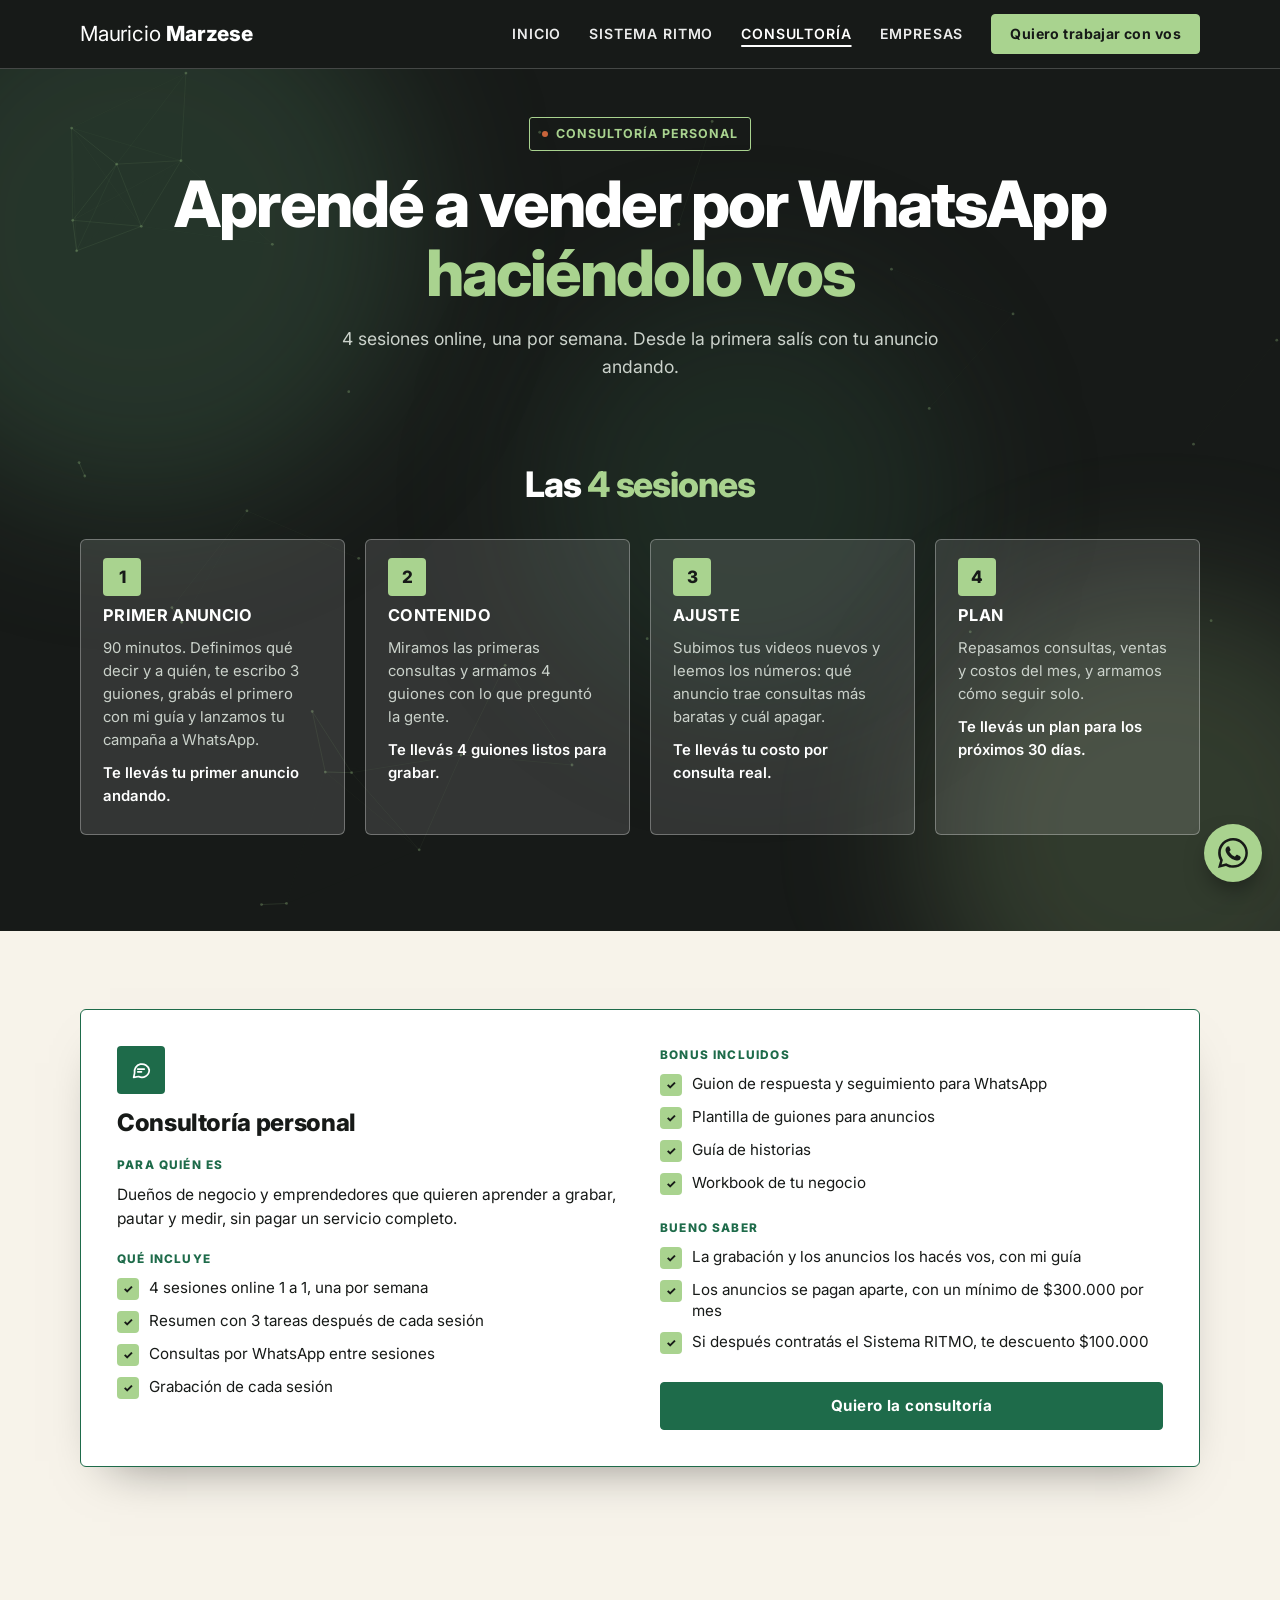
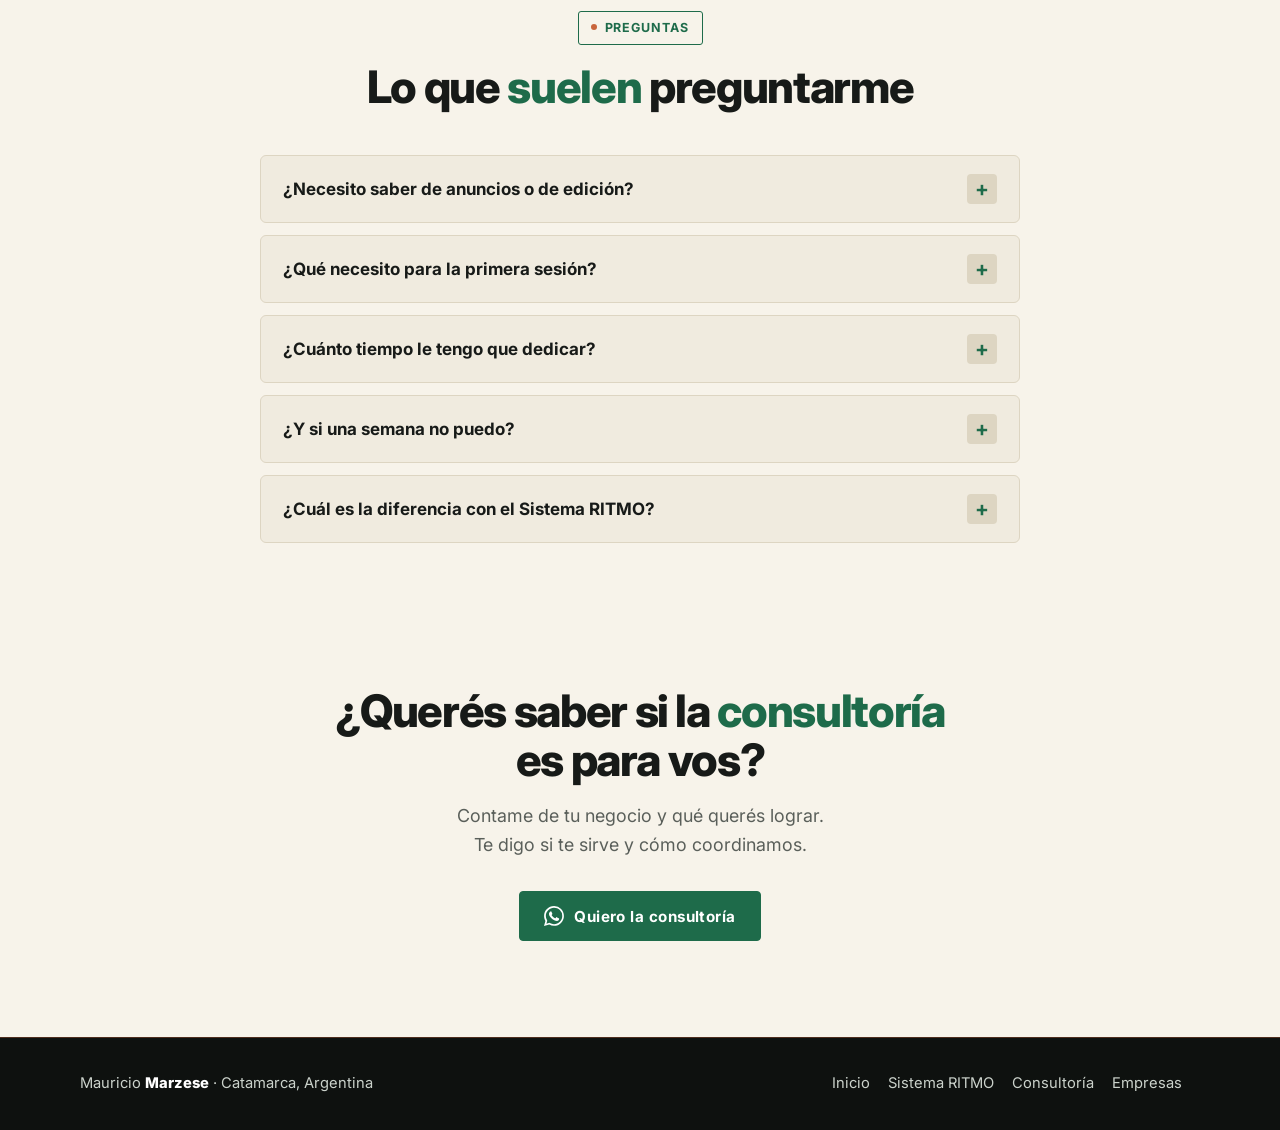
==== commit d83a8d91: "Sistema RITMO a distancia y preguntas frecuentes por servicio Co-Authored-By: Claude Opus 5.5 <norep" ====
--- a/consultoria/index.html
+++ b/consultoria/index.html
@@ -95,6 +95,37 @@
   </div>
 </section>
 
+<section class="s-white" id="preguntas">
+  <div class="wrap">
+    <div class="center-head">
+      <span class="pill">Preguntas</span>
+      <h2>Lo que <span class="hl">suelen</span> preguntarme</h2>
+    </div>
+    <div class="faq">
+      <details>
+        <summary>¿Necesito saber de anuncios o de edición?</summary>
+        <p>No. Arrancamos desde cero: en la primera sesión configuramos juntos tu cuenta y lanzamos tu primer anuncio.</p>
+      </details>
+      <details>
+        <summary>¿Qué necesito para la primera sesión?</summary>
+        <p>Completar el workbook de tu negocio que te mando al confirmar, tener a mano el acceso a Facebook, Instagram y WhatsApp Business, y la tarjeta para pagar los anuncios.</p>
+      </details>
+      <details>
+        <summary>¿Cuánto tiempo le tengo que dedicar?</summary>
+        <p>La sesión semanal y las 3 tareas que te dejo después de cada una. Son tareas cortas y concretas, pensadas para que las hagas en la semana.</p>
+      </details>
+      <details>
+        <summary>¿Y si una semana no puedo?</summary>
+        <p>El pack tiene una validez de 5 semanas, así que tenés margen para mover una sesión.</p>
+      </details>
+      <details>
+        <summary>¿Cuál es la diferencia con el Sistema RITMO?</summary>
+        <p>En la consultoría lo hacés vos, con mi guía, y la inversión es mucho menor. En el Sistema RITMO me encargo yo de la edición, los anuncios y los reportes.</p>
+      </details>
+    </div>
+  </div>
+</section>
+
 <section class="final s-white">
   <div class="wrap">
     <h2>¿Querés saber si la <span class="hl">consultoría</span> es para vos?</h2>
@@ -115,6 +146,31 @@
 <a class="fab wa" data-msg="Hola Mauricio, vi tu página y me gustaría tener una charla previa para ver si podés ayudarme con mi negocio." aria-label="Escribime por WhatsApp"><svg viewBox="0 0 24 24" aria-hidden="true"><use href="#wa"/></svg></a>
 
 <script src="/script.js"></script>
+<script>
+/* FAQ: apertura y cierre animados */
+(function(){
+  var reduce=window.matchMedia&&matchMedia('(prefers-reduced-motion: reduce)').matches;
+  document.querySelectorAll('.faq details').forEach(function(d){
+    var sm=d.querySelector('summary'),anim=null;
+    sm.addEventListener('click',function(e){
+      if(reduce)return;
+      e.preventDefault();
+      if(anim)anim.cancel();
+      var start=d.offsetHeight,opening=!d.open;
+      d.style.overflow='hidden';
+      if(opening)d.open=true;
+      var end=opening?d.offsetHeight:sm.offsetHeight+2;
+      if(!opening){d.style.height=start+'px'}
+      anim=d.animate({height:[start+'px',end+'px']},{duration:380,easing:'cubic-bezier(.4,0,.2,1)'});
+      anim.onfinish=function(){
+        if(!opening)d.open=false;
+        d.style.height=d.style.overflow='';anim=null;
+      };
+      anim.oncancel=function(){d.style.height=d.style.overflow='';anim=null};
+    });
+  });
+})();
+</script>
 
 </body>
 </html>
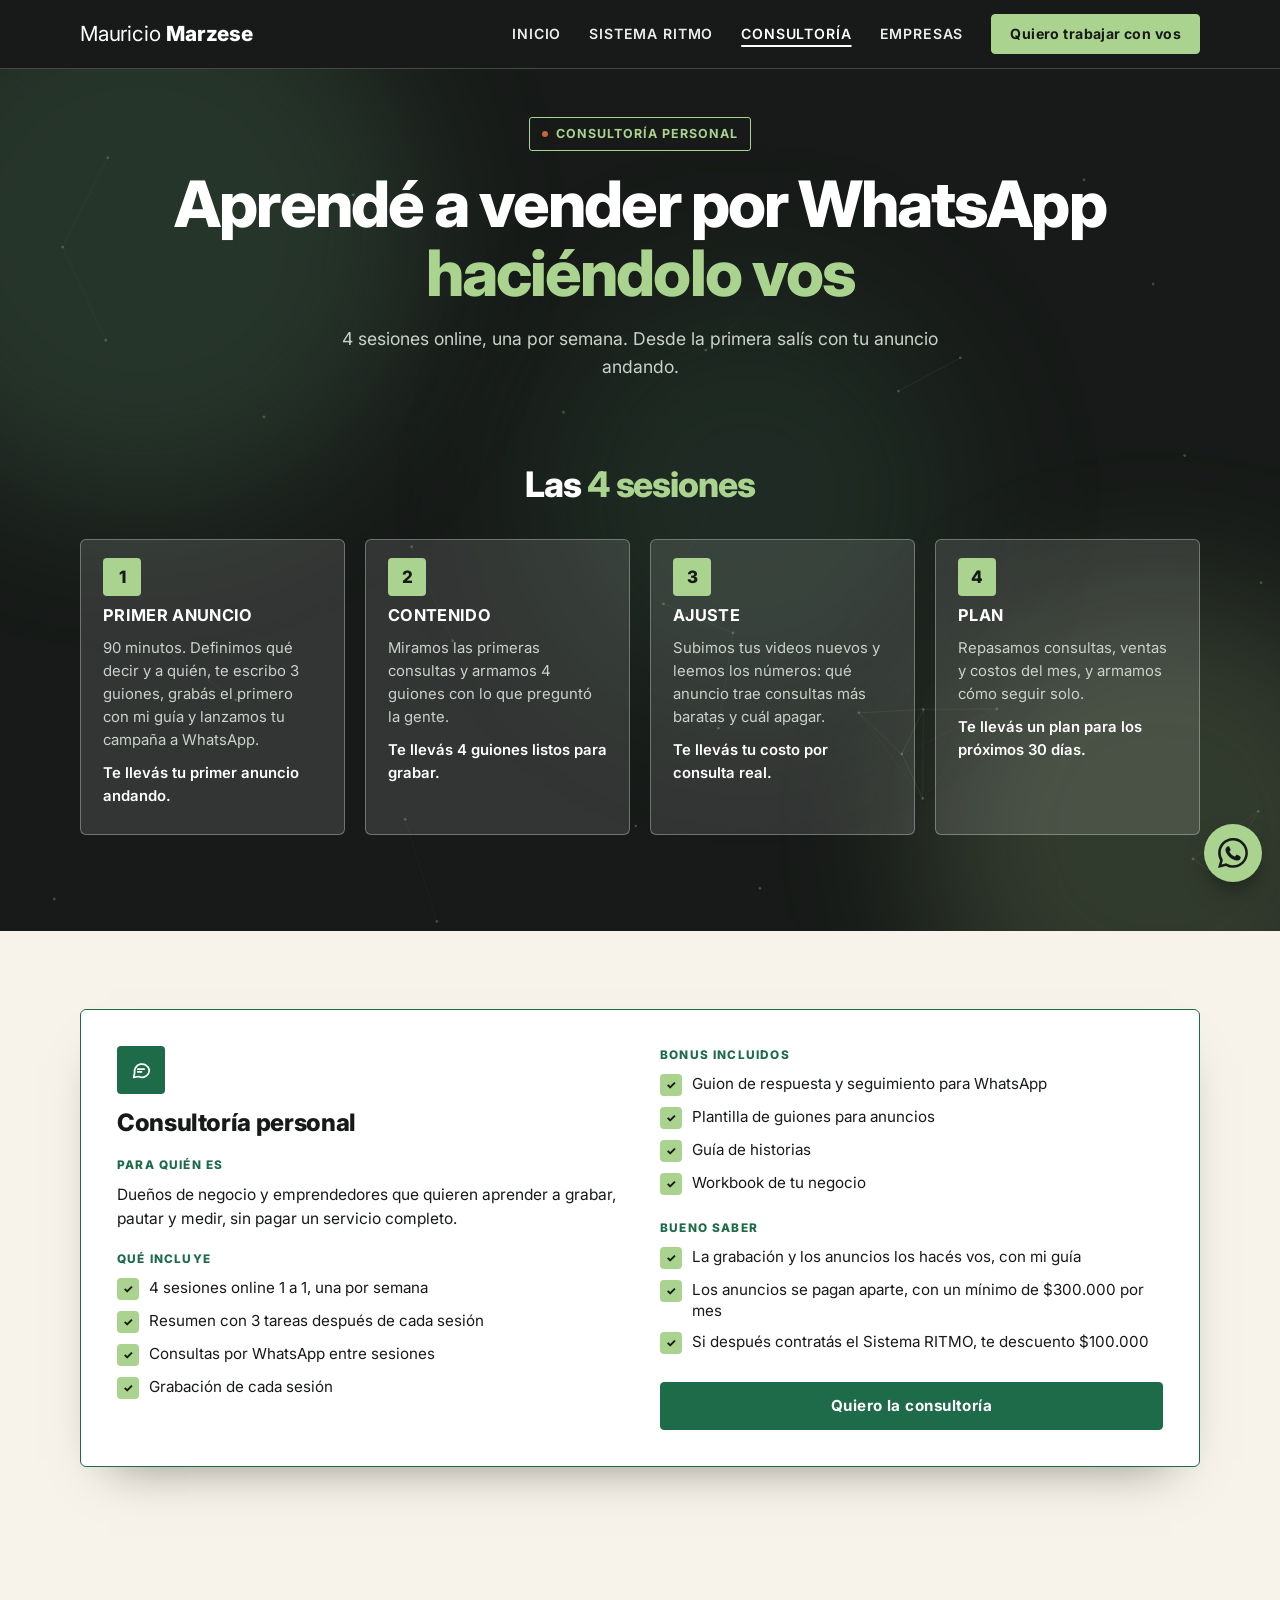
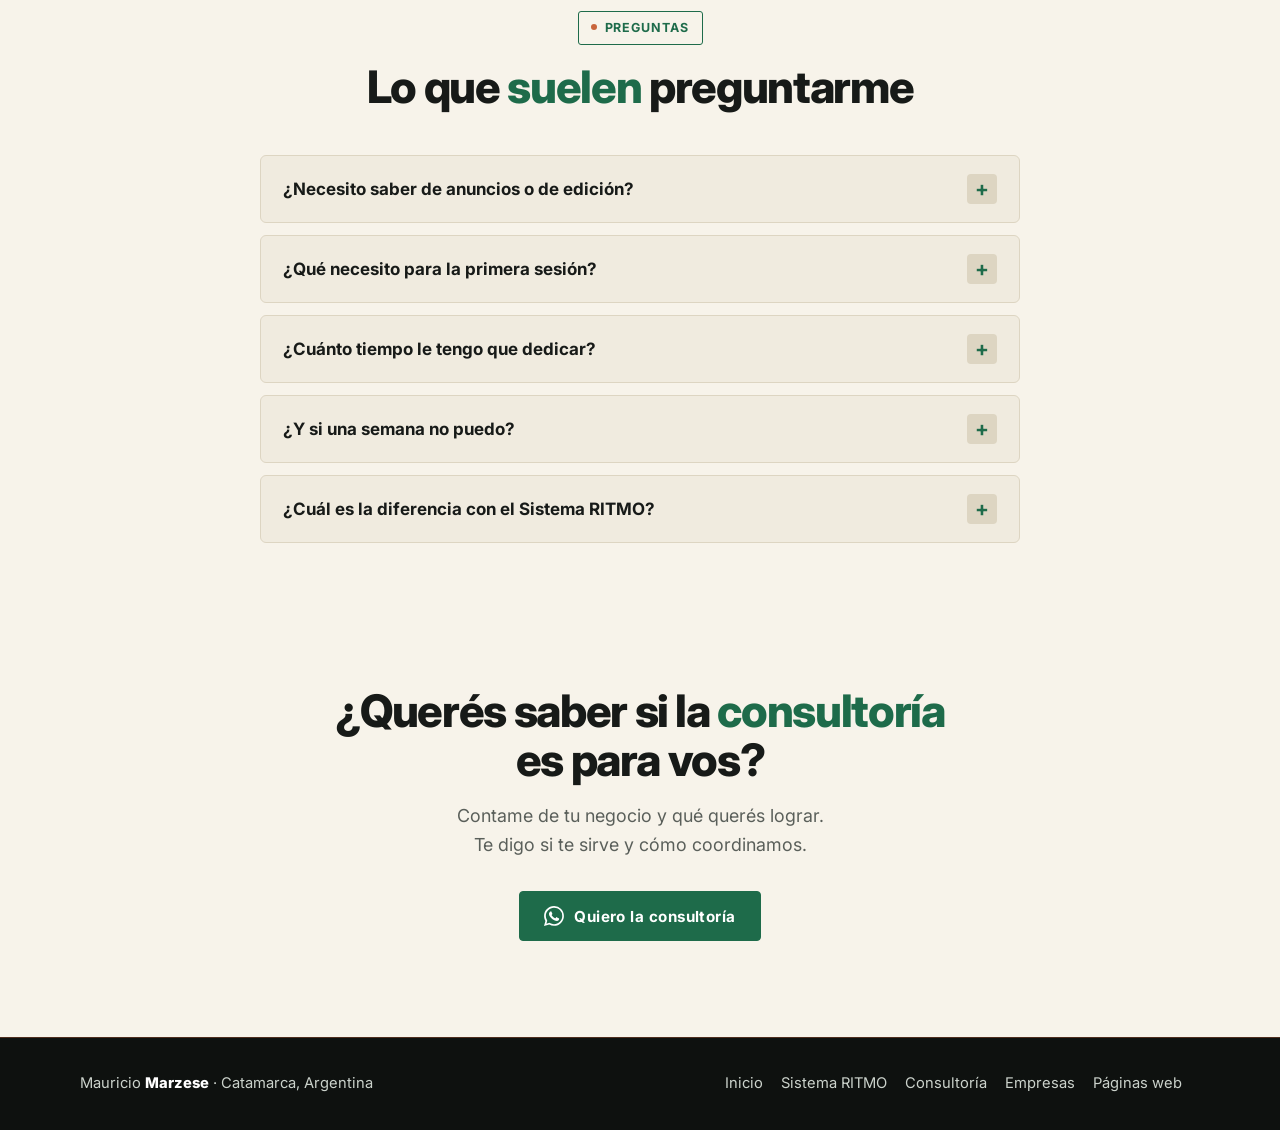
==== commit c7305487: "Páginas web como complemento: landing, sitio y Tiendanube con bonus Co-Authored-By: Claude Opus 5.5 " ====
--- a/consultoria/index.html
+++ b/consultoria/index.html
@@ -139,7 +139,7 @@
 <footer>
   <div class="wrap">
     <span>Mauricio <b>Marzese</b> · Catamarca, Argentina</span>
-    <nav><a href="/">Inicio</a><a href="/publicidad-digital/">Sistema RITMO</a><a href="/consultoria/">Consultoría</a><a href="/empresas/">Empresas</a></nav>
+    <nav><a href="/">Inicio</a><a href="/publicidad-digital/">Sistema RITMO</a><a href="/consultoria/">Consultoría</a><a href="/empresas/">Empresas</a><a href="/diseno-web/">Páginas web</a></nav>
   </div>
 </footer>
 
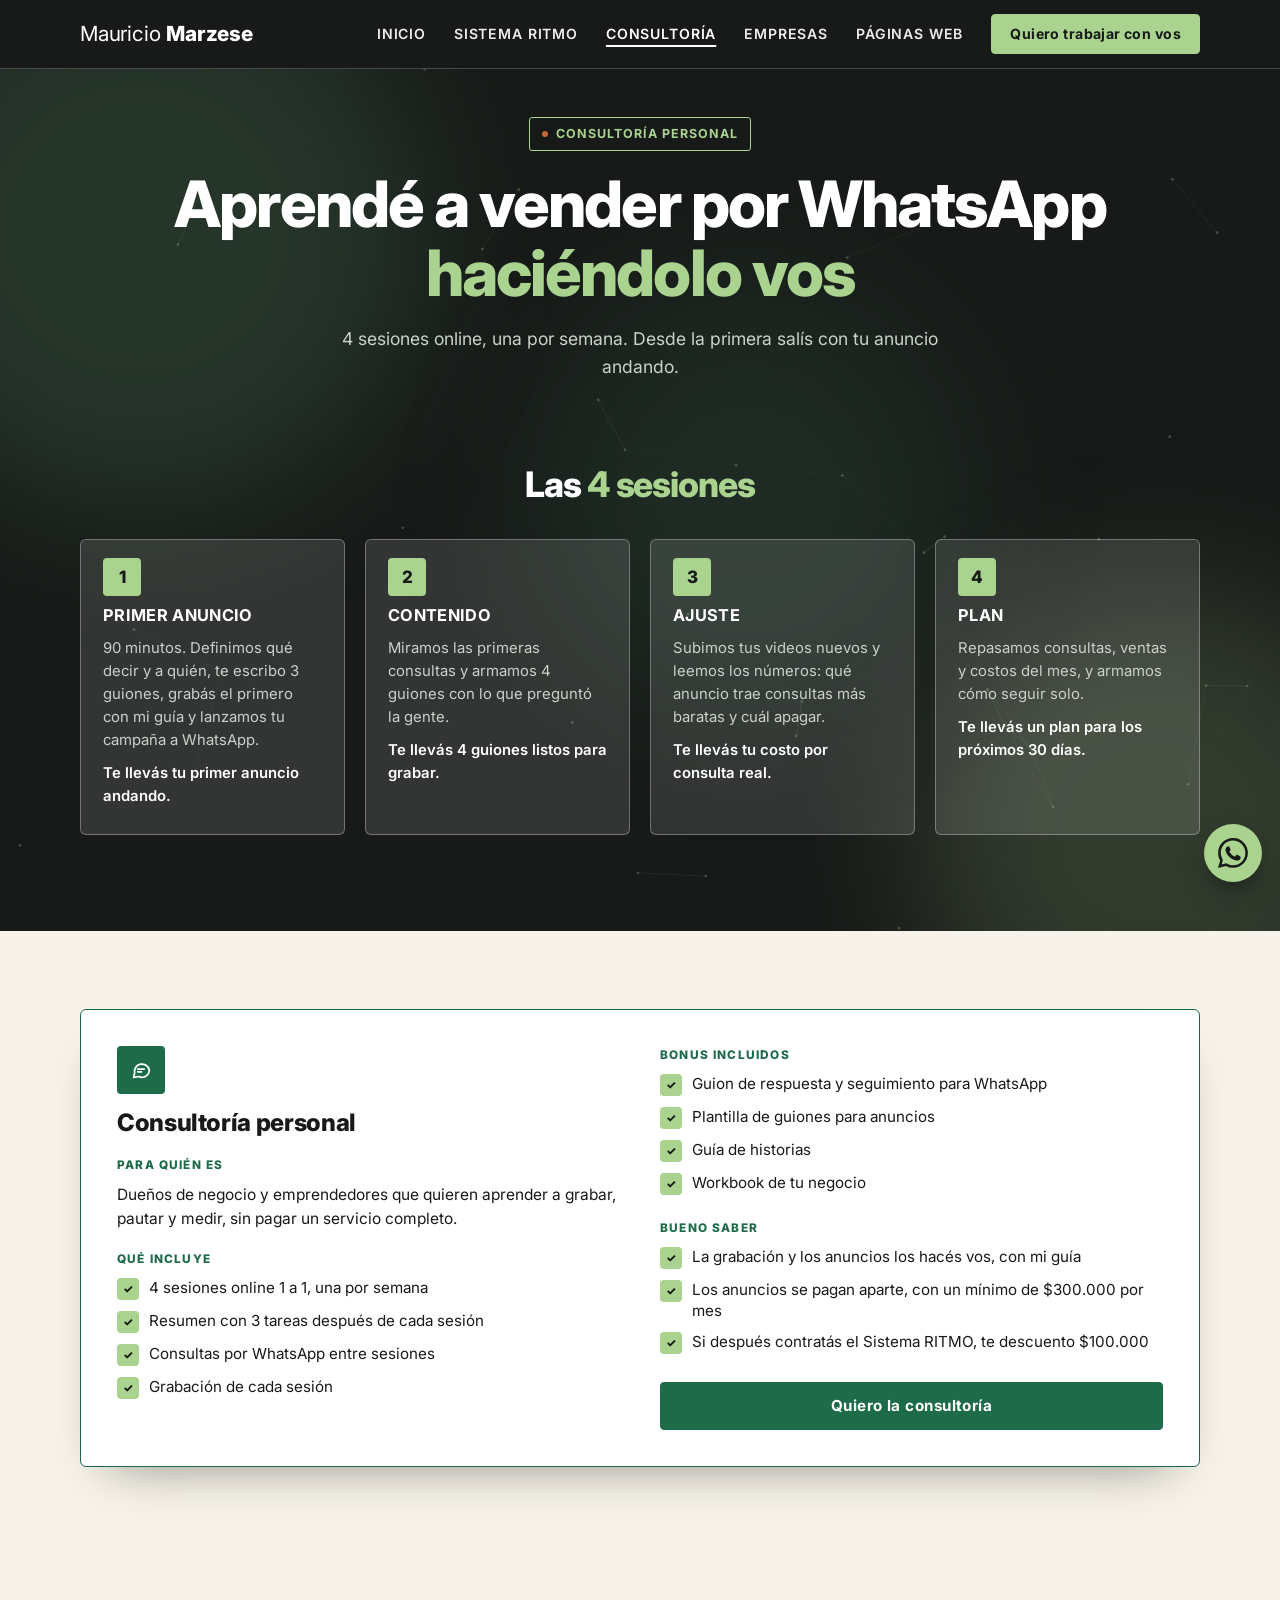
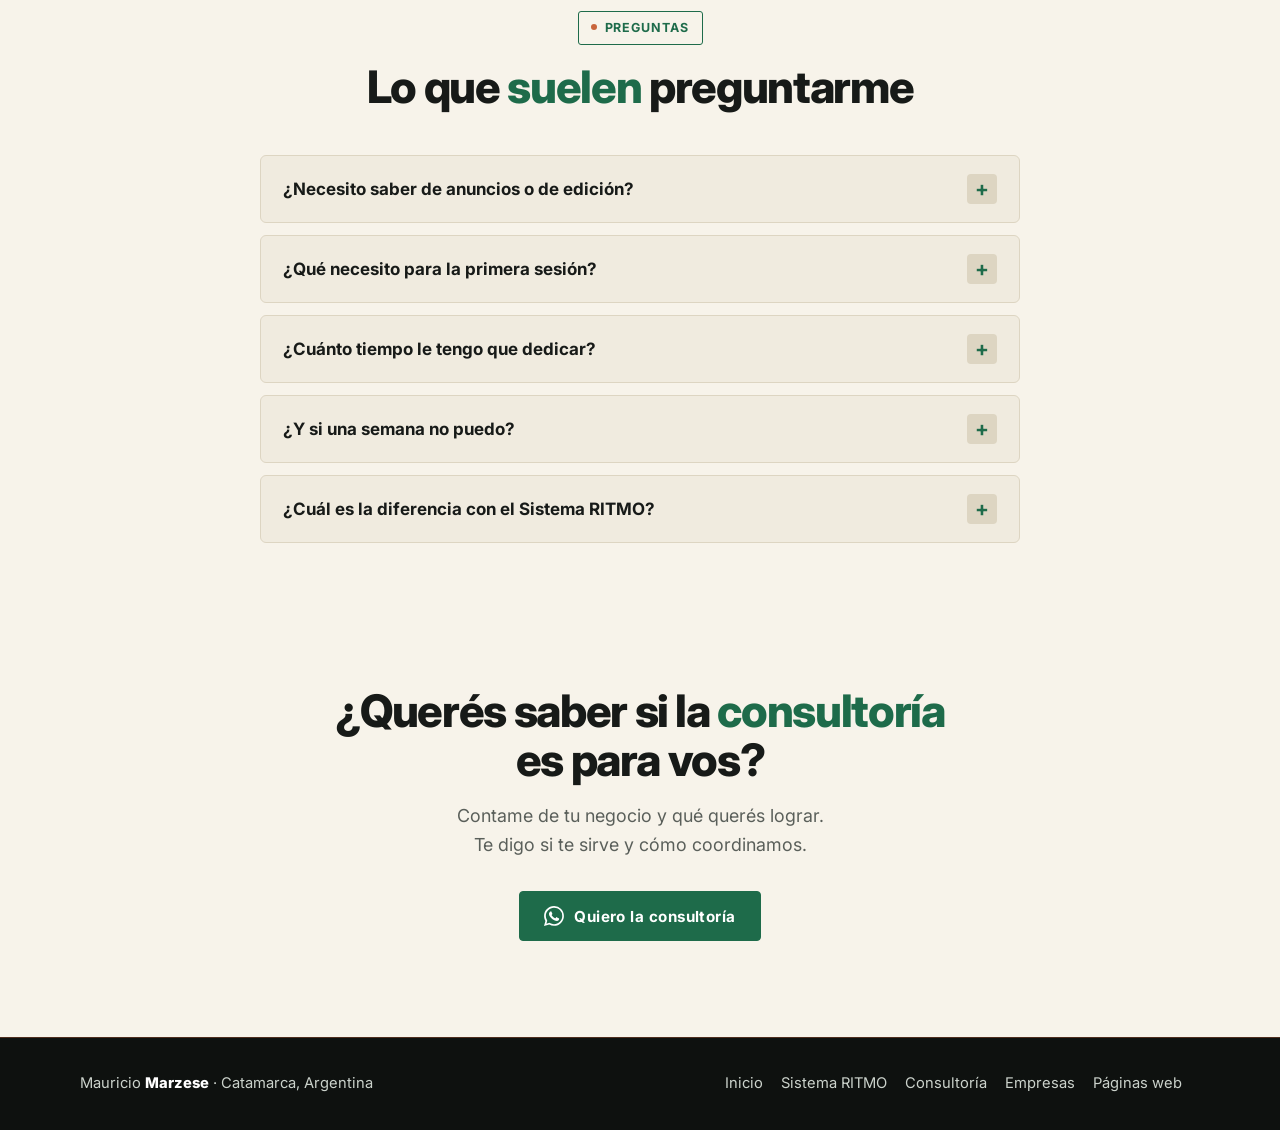
==== commit 5a02ae6b: "Páginas web en el menú y sin precios visibles Co-Authored-By: Claude Opus 5.5 <noreply@anthropic.com" ====
--- a/consultoria/index.html
+++ b/consultoria/index.html
@@ -32,7 +32,7 @@
     <button class="menu-toggle" type="button" id="menuToggle" aria-expanded="false" aria-controls="menu" aria-label="Abrir menú"><span></span><span></span><span></span></button>
     <div class="menu" id="menu">
       <div class="menu-inner">
-        <ul class="links"><li><a href="/">Inicio</a></li><li><a href="/publicidad-digital/">Sistema RITMO</a></li><li><a href="/consultoria/" aria-current="page">Consultoría</a></li><li><a href="/empresas/">Empresas</a></li></ul>
+        <ul class="links"><li><a href="/">Inicio</a></li><li><a href="/publicidad-digital/">Sistema RITMO</a></li><li><a href="/consultoria/" aria-current="page">Consultoría</a></li><li><a href="/empresas/">Empresas</a></li><li><a href="/diseno-web/">Páginas web</a></li></ul>
         <a class="btn green sm wa" data-msg="Hola Mauricio, vi tu página y me gustaría tener una charla previa para ver si podés ayudarme con mi negocio.">Quiero trabajar con vos</a>
       </div>
     </div>
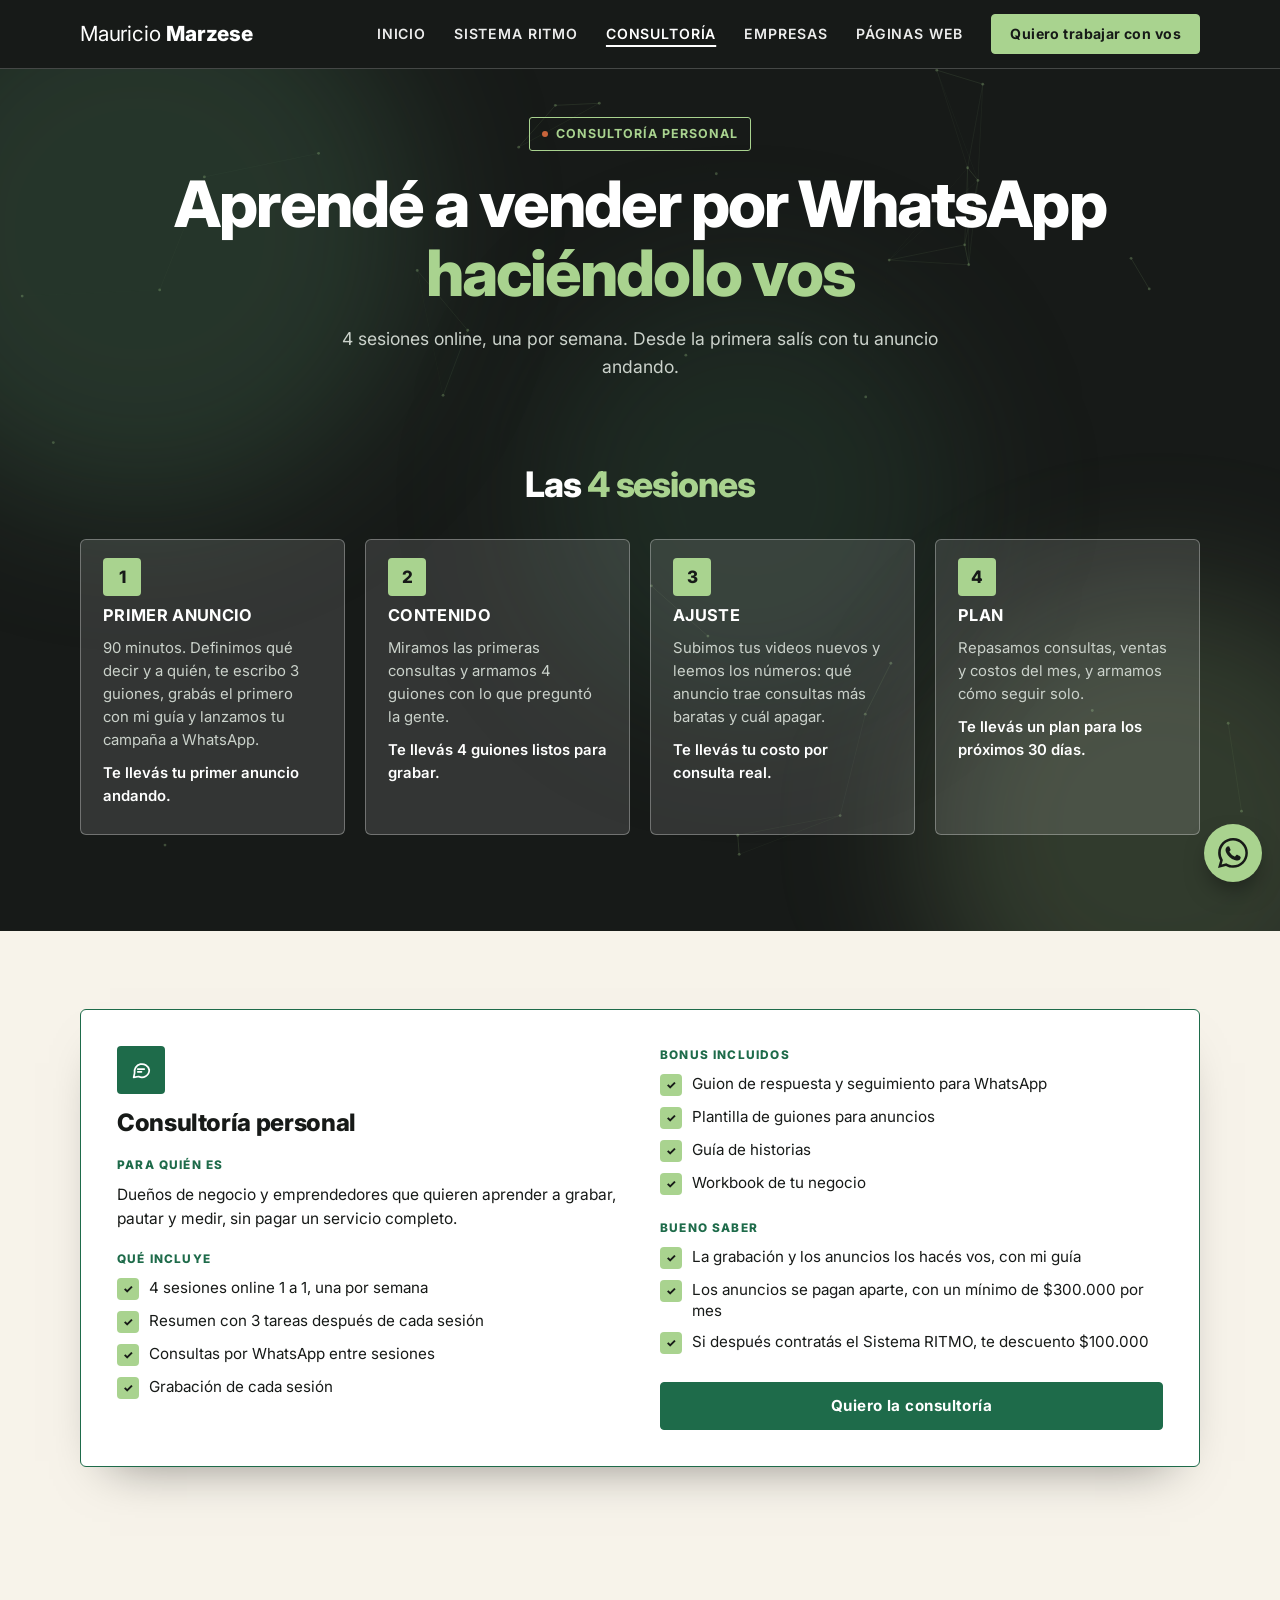
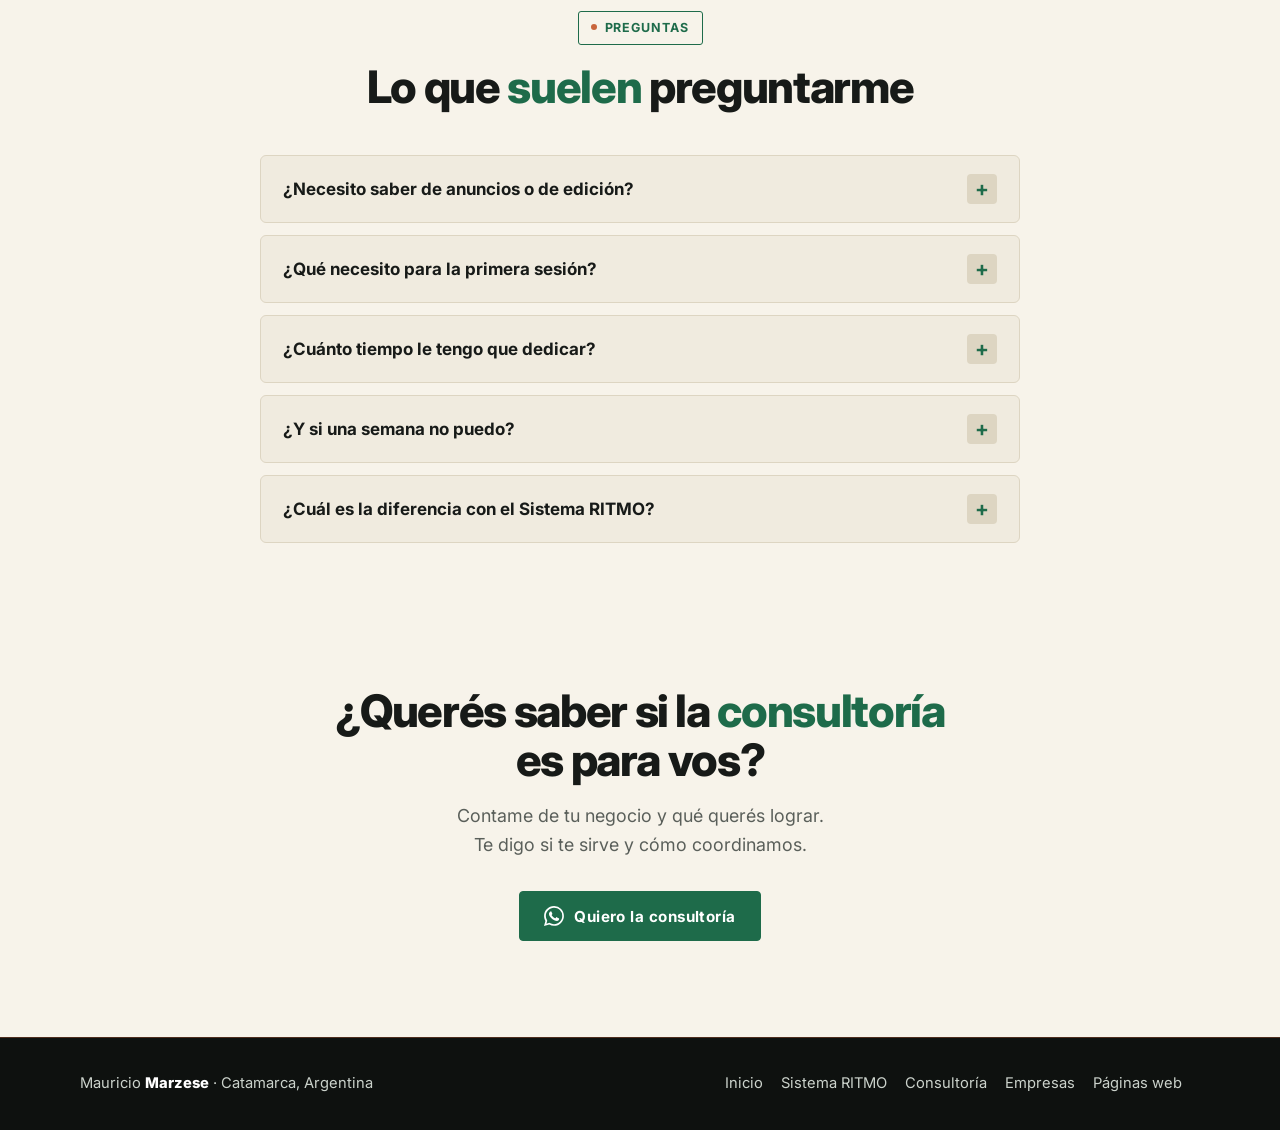
==== commit 3e72d3ed: "Agrega Google Tag Manager (GTM-57M53XH4) en todas las páginas y plantillas de blog y recursos Co-Aut" ====
--- a/consultoria/index.html
+++ b/consultoria/index.html
@@ -1,6 +1,9 @@
 <!DOCTYPE html>
 <html lang="es-AR">
 <head>
+<!-- Google Tag Manager -->
+<script>(function(w,d,s,l,i){w[l]=w[l]||[];w[l].push({'gtm.start':new Date().getTime(),event:'gtm.js'});var f=d.getElementsByTagName(s)[0],j=d.createElement(s),dl=l!='dataLayer'?'&l='+l:'';j.async=true;j.src='https://www.googletagmanager.com/gtm.js?id='+i+dl;f.parentNode.insertBefore(j,f);})(window,document,'script','dataLayer','GTM-57M53XH4');</script>
+<!-- End Google Tag Manager -->
 <meta charset="utf-8">
 <meta name="viewport" content="width=device-width, initial-scale=1, viewport-fit=cover">
 <meta name="color-scheme" content="light">
@@ -21,6 +24,9 @@
 <link rel="stylesheet" href="/styles.css">
 </head>
 <body>
+<!-- Google Tag Manager (noscript) -->
+<noscript><iframe src="https://www.googletagmanager.com/ns.html?id=GTM-57M53XH4" height="0" width="0" style="display:none;visibility:hidden"></iframe></noscript>
+<!-- End Google Tag Manager (noscript) -->
 
 <svg width="0" height="0" style="position:absolute" aria-hidden="true">
   <symbol id="wa" viewBox="0 0 24 24"><path d="M20.5 3.5A11.8 11.8 0 0 0 12 0C5.4 0 .1 5.3.1 11.9c0 2.1.6 4.2 1.6 6L0 24l6.3-1.7a11.9 11.9 0 0 0 5.7 1.5c6.6 0 11.9-5.3 11.9-11.9 0-3.2-1.2-6.2-3.4-8.4ZM12 21.8c-1.8 0-3.5-.5-5-1.4l-.4-.2-3.7 1 1-3.6-.2-.4a9.9 9.9 0 0 1-1.5-5.3C2.2 6.4 6.6 2 12 2c2.6 0 5.1 1 7 2.9a9.8 9.8 0 0 1 2.9 7c0 5.4-4.4 9.9-9.9 9.9Zm5.4-7.4c-.3-.1-1.8-.9-2-1-.3-.1-.5-.1-.7.1l-.9 1.1c-.2.2-.3.2-.6.1a8 8 0 0 1-4-3.5c-.3-.5.3-.5.8-1.5.1-.2 0-.4 0-.5l-.9-2.1c-.2-.5-.4-.4-.7-.4h-.6c-.2 0-.5.1-.8.4-.3.3-1 1-1 2.5s1.1 2.9 1.2 3.1c.1.2 2.1 3.2 5.1 4.5 1.9.8 2.6.9 3.6.7.6-.1 1.8-.7 2-1.4.3-.7.3-1.3.2-1.4-.1-.1-.3-.2-.6-.3Z"/></symbol>
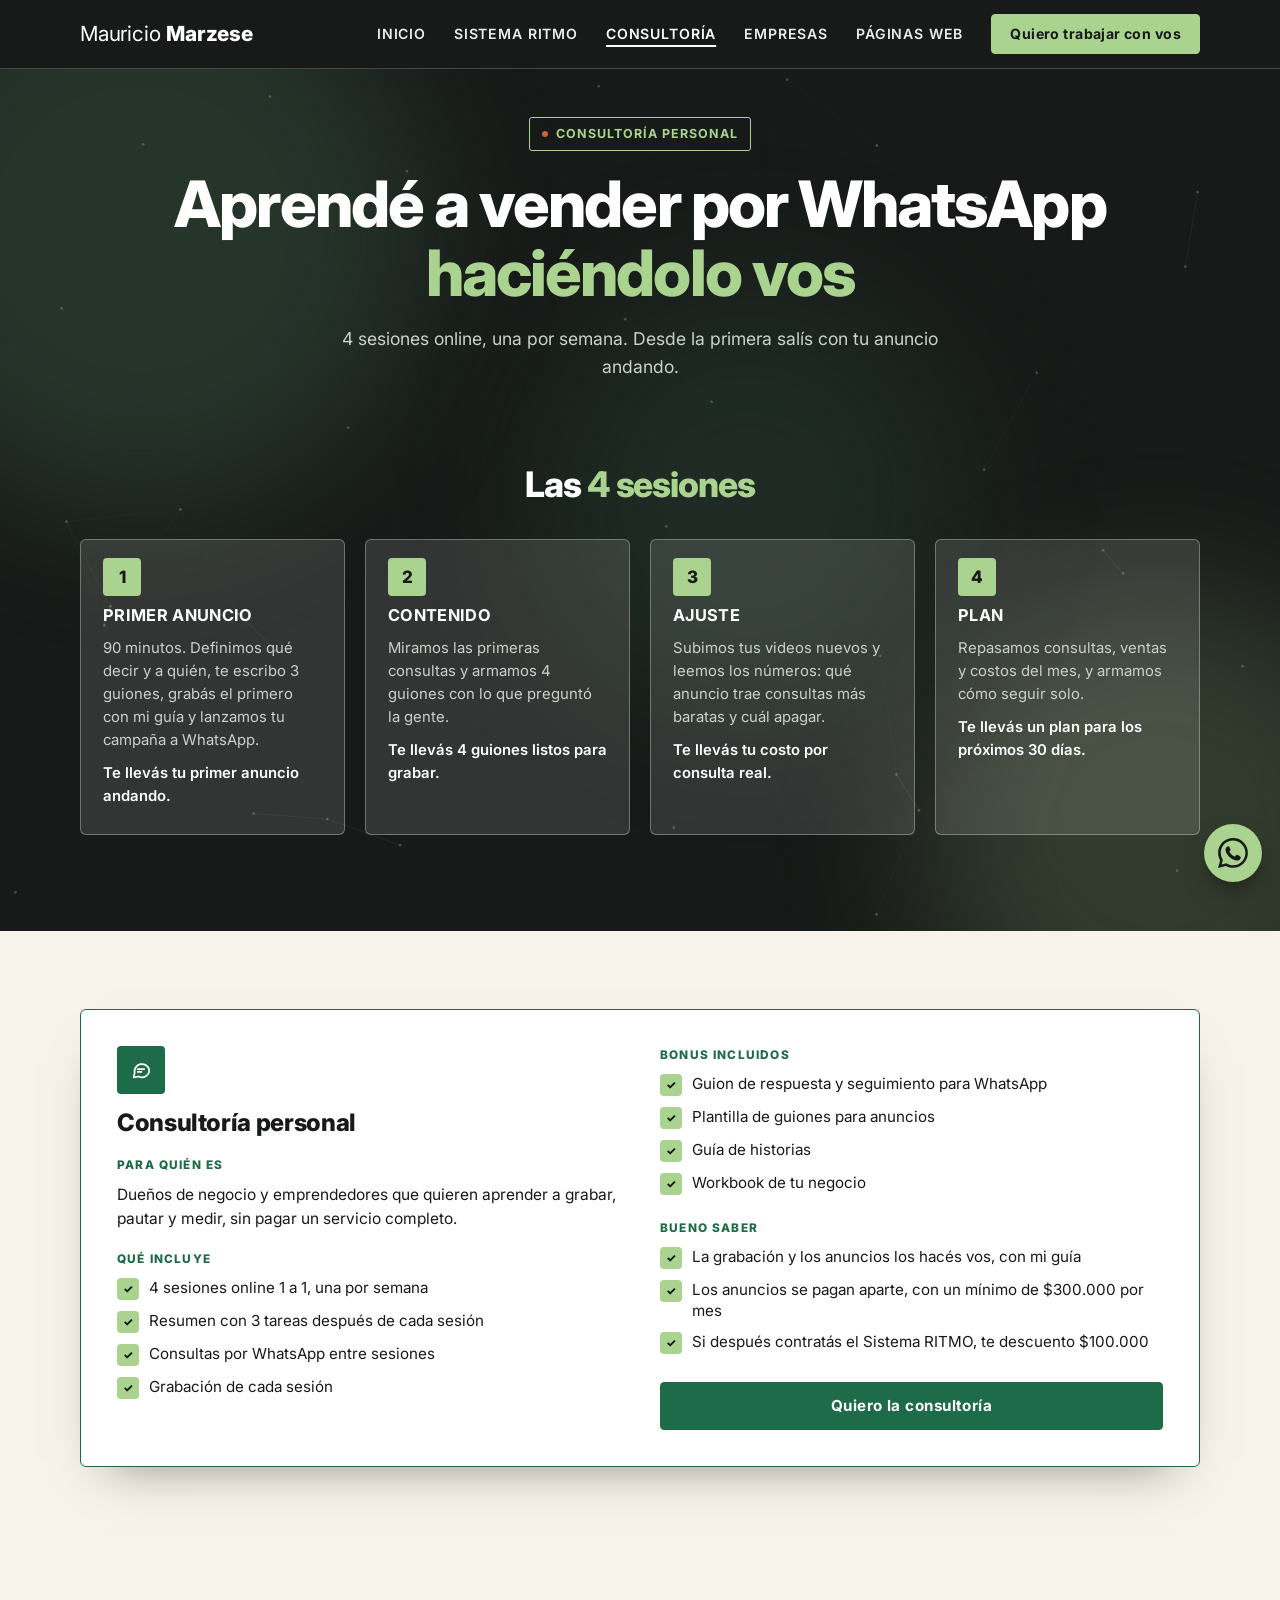
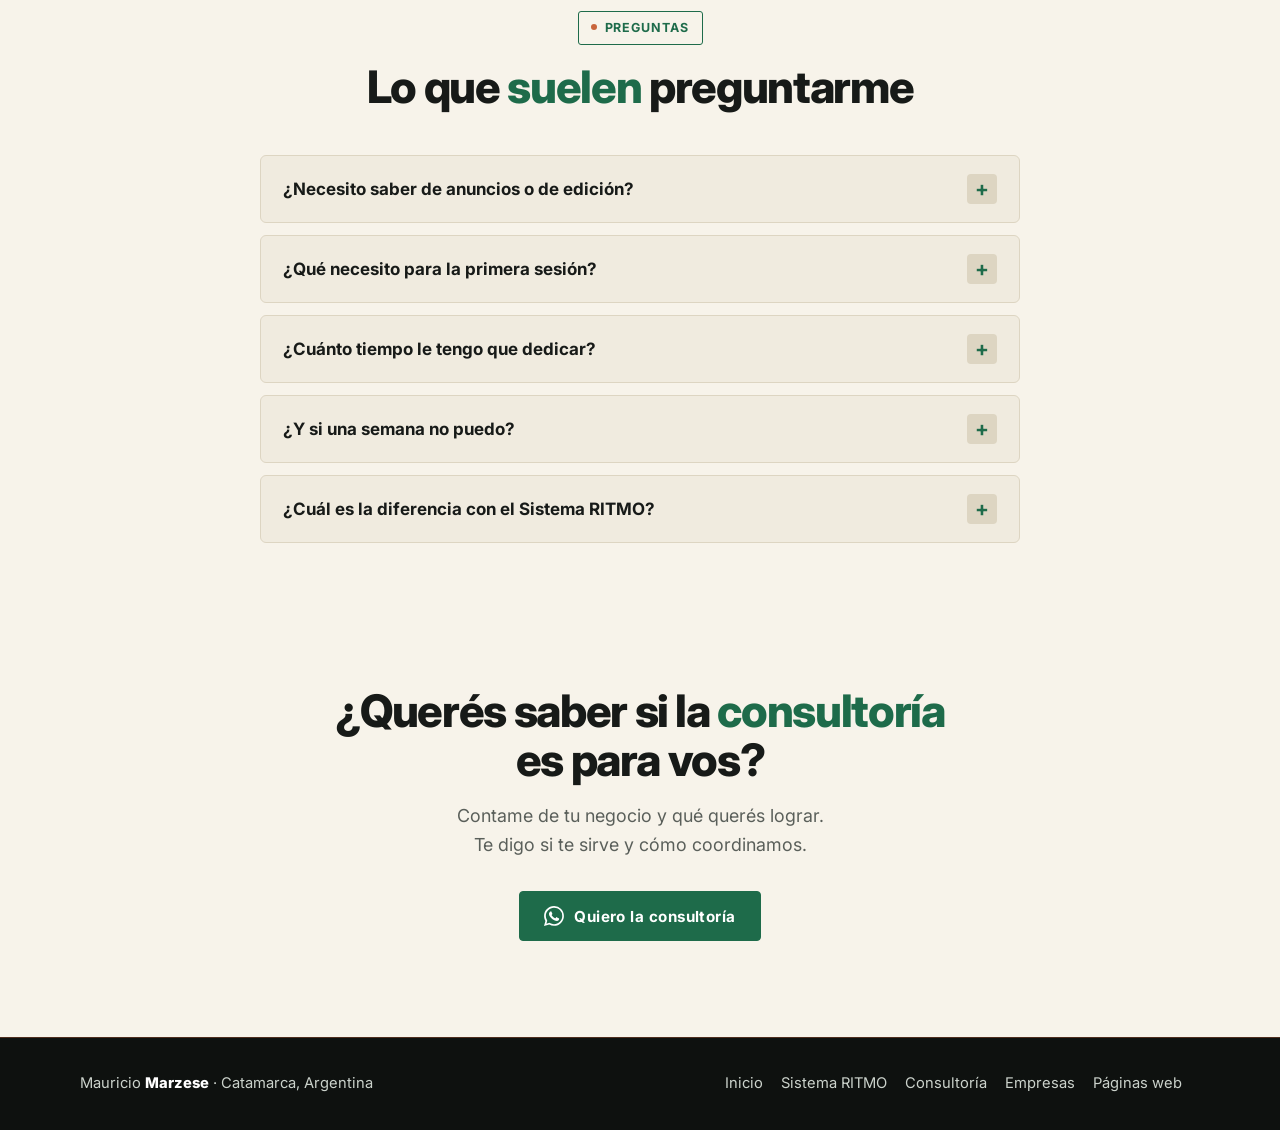
==== commit fde973aa: "Agrega Google Analytics GA4 (G-WBBMSXLTTG) en todas las páginas y plantillas Co-Authored-By: Claude " ====
--- a/consultoria/index.html
+++ b/consultoria/index.html
@@ -4,6 +4,10 @@
 <!-- Google Tag Manager -->
 <script>(function(w,d,s,l,i){w[l]=w[l]||[];w[l].push({'gtm.start':new Date().getTime(),event:'gtm.js'});var f=d.getElementsByTagName(s)[0],j=d.createElement(s),dl=l!='dataLayer'?'&l='+l:'';j.async=true;j.src='https://www.googletagmanager.com/gtm.js?id='+i+dl;f.parentNode.insertBefore(j,f);})(window,document,'script','dataLayer','GTM-57M53XH4');</script>
 <!-- End Google Tag Manager -->
+<!-- Google Analytics (GA4) -->
+<script async src="https://www.googletagmanager.com/gtag/js?id=G-WBBMSXLTTG"></script>
+<script>window.dataLayer=window.dataLayer||[];function gtag(){dataLayer.push(arguments);}gtag('js',new Date());gtag('config','G-WBBMSXLTTG');</script>
+<!-- End Google Analytics -->
 <meta charset="utf-8">
 <meta name="viewport" content="width=device-width, initial-scale=1, viewport-fit=cover">
 <meta name="color-scheme" content="light">
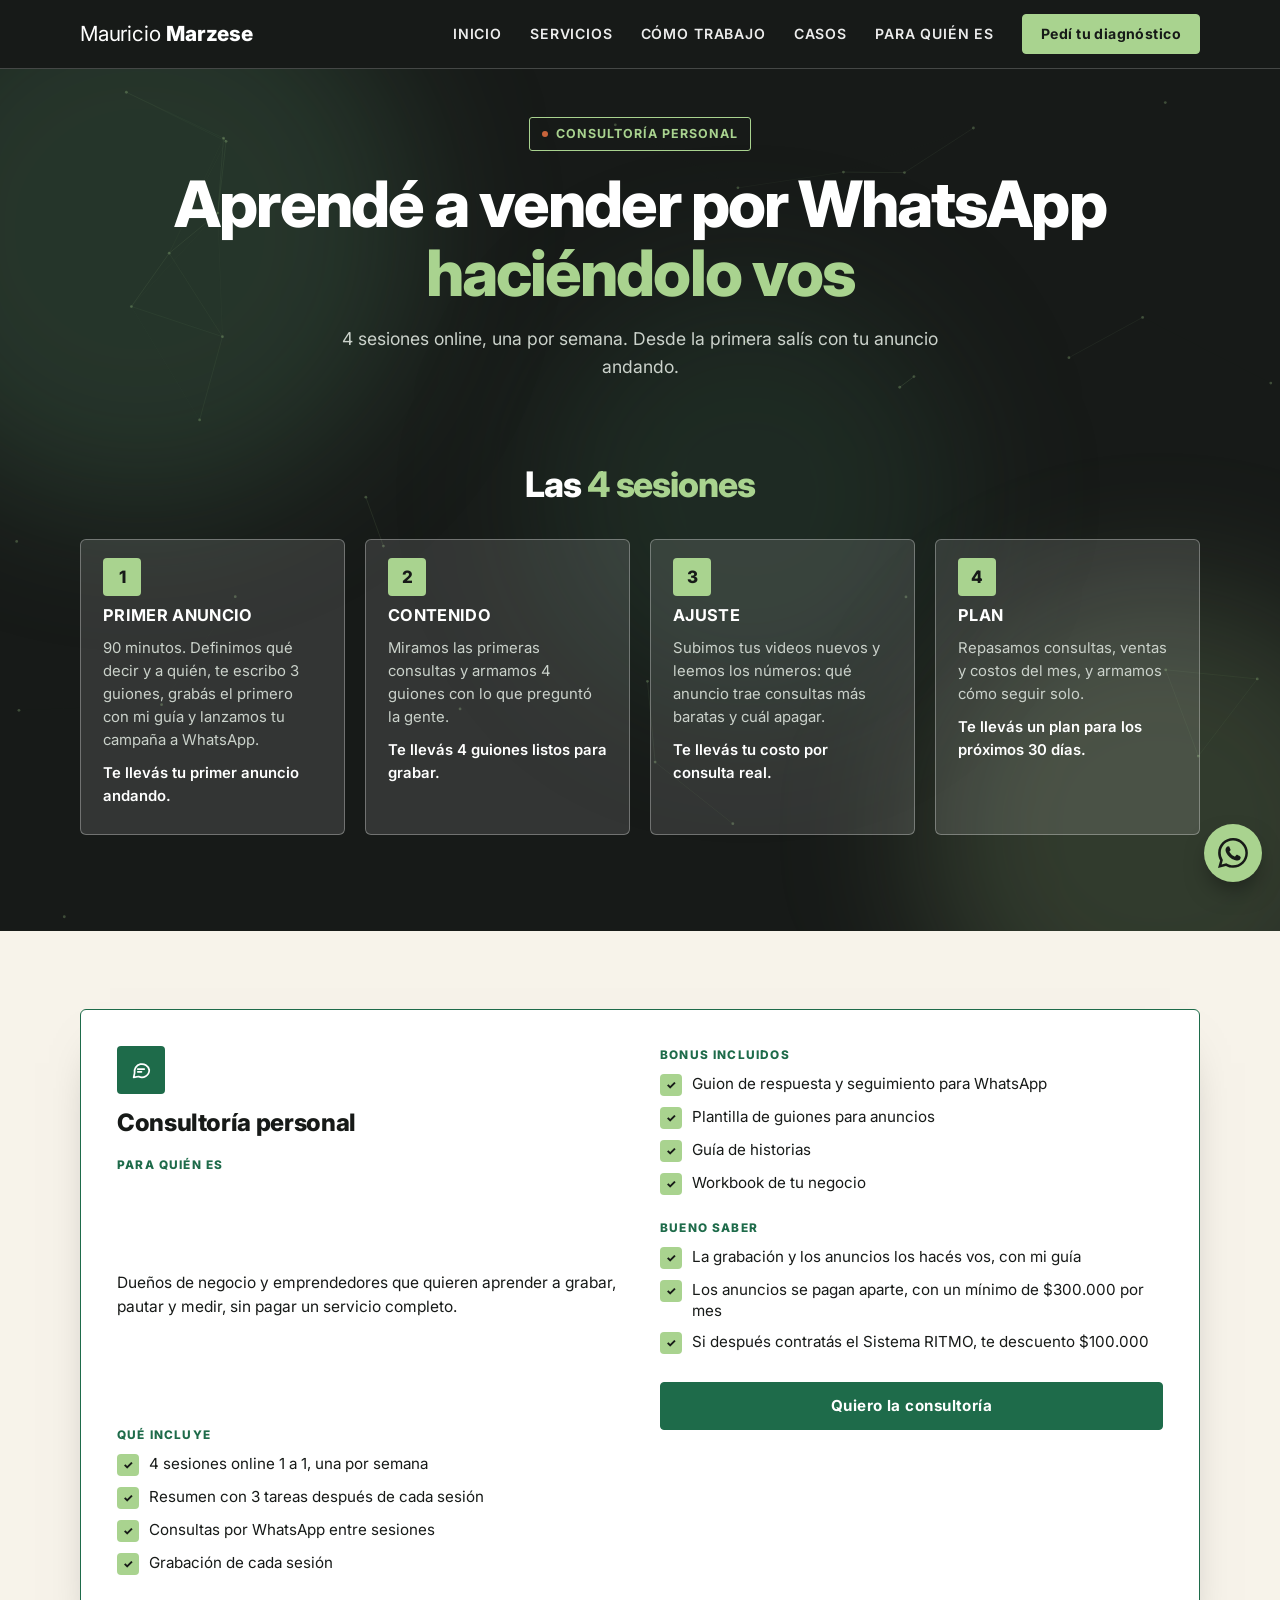
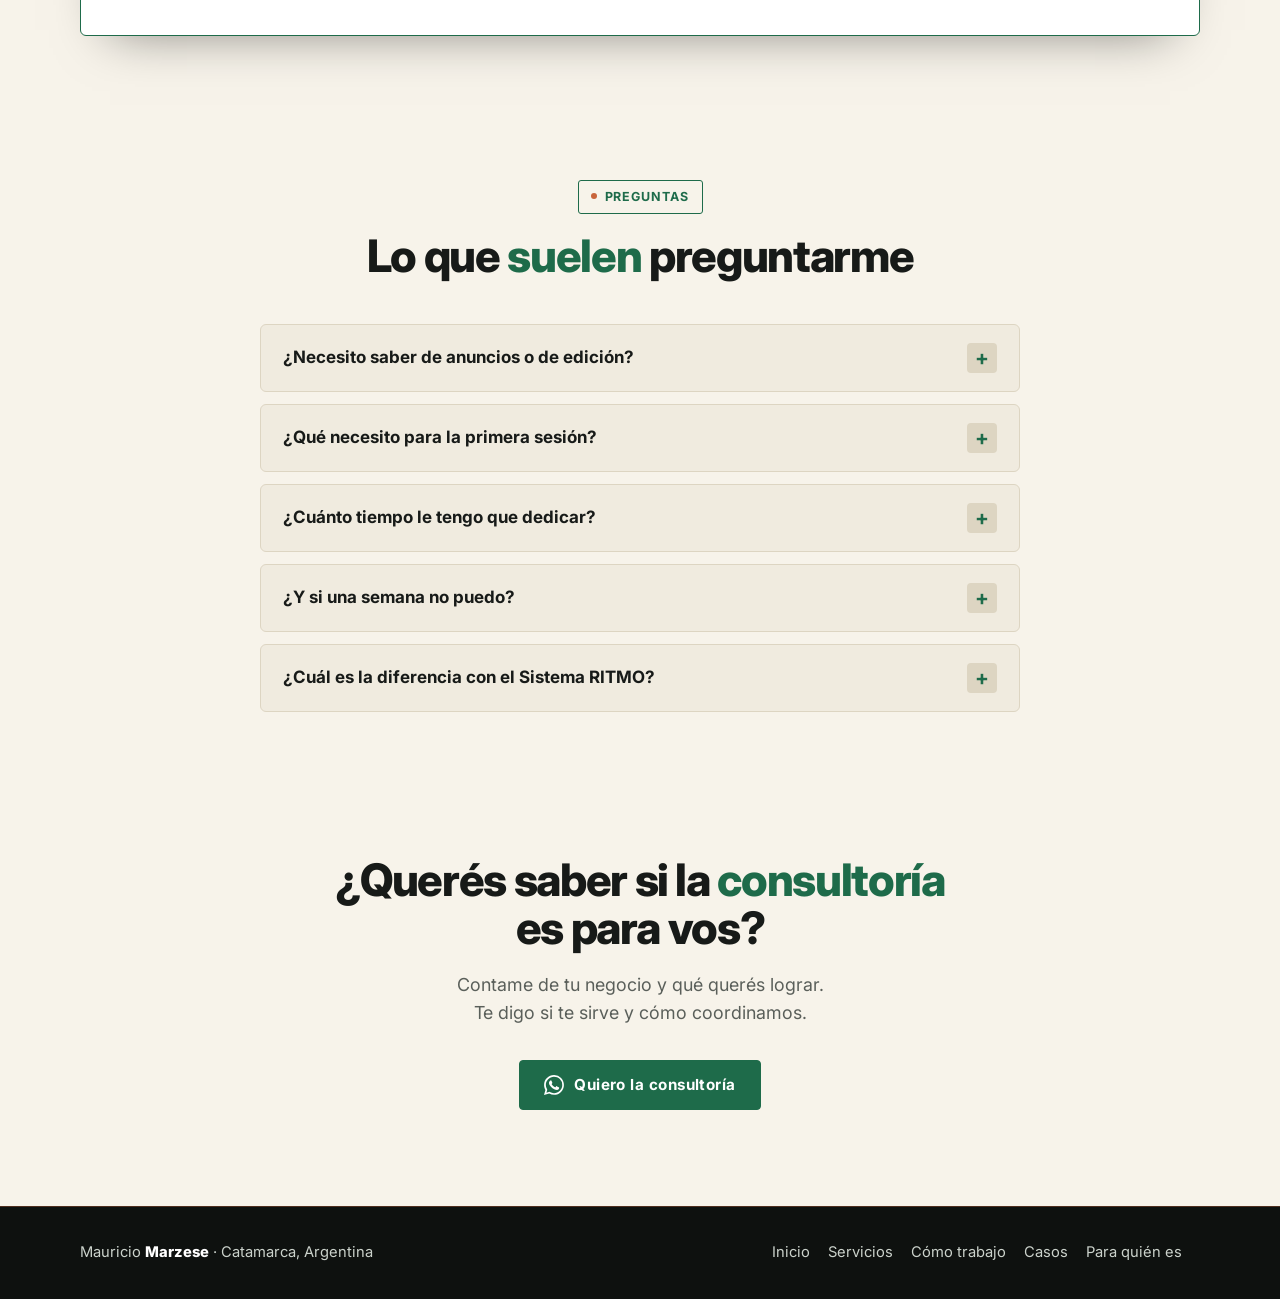
==== commit 2607d0eb: "Subpaginas: header y footer con el menu nuevo de la home Co-Authored-By: Claude Sonnet 5.5 <noreply@" ====
--- a/consultoria/index.html
+++ b/consultoria/index.html
@@ -42,8 +42,8 @@
     <button class="menu-toggle" type="button" id="menuToggle" aria-expanded="false" aria-controls="menu" aria-label="Abrir menú"><span></span><span></span><span></span></button>
     <div class="menu" id="menu">
       <div class="menu-inner">
-        <ul class="links"><li><a href="/">Inicio</a></li><li><a href="/publicidad-digital/">Sistema RITMO</a></li><li><a href="/consultoria/" aria-current="page">Consultoría</a></li><li><a href="/empresas/">Empresas</a></li><li><a href="/diseno-web/">Páginas web</a></li></ul>
-        <a class="btn green sm wa" data-msg="Hola Mauricio, vi tu página y me gustaría tener una charla previa para ver si podés ayudarme con mi negocio.">Quiero trabajar con vos</a>
+        <ul class="links"><li><a href="/">Inicio</a></li><li><a href="/#servicios">Servicios</a></li><li><a href="/#como-trabajo">Cómo trabajo</a></li><li><a href="/#casos">Casos</a></li><li><a href="/#para-quien">Para quién es</a></li></ul>
+        <a class="btn green sm wa" data-msg="Hola Mauricio, vi tu página y quiero pedir el diagnóstico breve de mi negocio.">Pedí tu diagnóstico</a>
       </div>
     </div>
   </div>
@@ -149,7 +149,7 @@
 <footer>
   <div class="wrap">
     <span>Mauricio <b>Marzese</b> · Catamarca, Argentina</span>
-    <nav><a href="/">Inicio</a><a href="/publicidad-digital/">Sistema RITMO</a><a href="/consultoria/">Consultoría</a><a href="/empresas/">Empresas</a><a href="/diseno-web/">Páginas web</a></nav>
+    <nav><a href="/">Inicio</a><a href="/#servicios">Servicios</a><a href="/#como-trabajo">Cómo trabajo</a><a href="/#casos">Casos</a><a href="/#para-quien">Para quién es</a></nav>
   </div>
 </footer>
 
--- a/styles.css
+++ b/styles.css
@@ -595,3 +595,90 @@
 .steps .letter{color:var(--green)}
 @media (max-width:980px){.steps.three,.steps.five{grid-template-columns:1fr 1fr}}
 @media (max-width:560px){.steps.three,.steps.five{grid-template-columns:1fr}}
+
+/* ===== Home nueva: problema, servicios, pasos, para quién, casos ===== */
+.hero-note{margin-top:22px;font-size:.92rem;color:#CBD2CB;max-width:34em}
+.btn.ghost{background:transparent;color:#F7F3EA;border-color:rgba(247,243,234,.45)}
+.btn.ghost:hover{border-color:var(--green);color:var(--green)}
+.hero .actions{display:flex;gap:12px;flex-wrap:wrap}
+.prob,.pasos3,.fit,.casos,.serv{padding:88px 0}
+.prob{background:#F7F3EA}
+.serv.s-white{background:#F0EBDF}
+.pasos3.s-white{background:#F7F3EA}
+.about{background:#F0EBDF}
+.fit.s-white{background:#F7F3EA}
+.casos.s-white{background:#F0EBDF}
+.prob h2,.serv h2,.pasos3 h2,.fit h2,.casos h2{margin:14px 0 0;max-width:20em}
+.plist{list-style:none;margin:32px 0 0;padding:0;display:grid;gap:12px;max-width:46em}
+.plist li{position:relative;padding:16px 18px 16px 44px;background:#fff;border:1.5px solid #DDD5C2;border-radius:6px;color:var(--ink)}
+.plist li::before{content:"";position:absolute;left:18px;top:50%;width:8px;height:8px;margin-top:-4px;border-radius:50%;background:var(--terra)}
+.pclose{margin-top:26px;max-width:40em;font-size:1.1rem;font-weight:600;color:var(--ink)}
+.svc4{display:grid;grid-template-columns:repeat(2,1fr);gap:18px;margin-top:36px}
+.svc4>*{min-width:0}
+.scard{display:flex;flex-direction:column;gap:10px;padding:26px;background:#F7F3EA;border:1.5px solid #DDD5C2;border-radius:6px;transition:border-color .45s,background .45s}
+.scard:hover{background:#fff;border-color:var(--blue-deep)}
+.scard .qic{width:44px;height:44px;border-radius:4px;background:var(--blue-deep);display:grid;place-items:center;margin-bottom:4px}
+.scard .qic svg{width:22px;height:22px;fill:none;stroke:#fff;stroke-width:1.9;stroke-linecap:round;stroke-linejoin:round}
+.scard h3{font-size:1.2rem;line-height:1.2;color:var(--ink)}
+.scard p{color:#3A3F3A;font-size:.97rem}
+.scard .go{margin-top:auto;padding-top:8px;font-weight:700;font-size:.92rem;color:var(--blue-deep);text-decoration:none;cursor:pointer}
+.scard:hover .go{color:var(--terra)}
+.st3{list-style:none;margin:36px 0 0;padding:0;display:grid;grid-template-columns:repeat(3,1fr);gap:18px;counter-reset:s}
+.st3>*{min-width:0}
+.st3 li{padding:24px;background:#fff;border:1.5px solid #DDD5C2;border-radius:6px}
+.st3 .fn{display:inline-grid;place-items:center;width:38px;height:38px;border-radius:4px;background:var(--blue-deep);color:#fff;font-weight:800;margin-bottom:12px}
+.st3 h3{font-size:1.1rem;margin-bottom:6px;color:var(--ink)}
+.st3 p{color:#3A3F3A;font-size:.95rem}
+.fitgrid{display:grid;grid-template-columns:repeat(2,1fr);gap:18px;margin-top:34px}
+.fitgrid>*{min-width:0}
+.fitcol{padding:26px;border-radius:6px;border:1.5px solid #DDD5C2;background:#fff}
+.fitcol.yes{border-color:var(--blue-deep)}
+.fitcol h3{font-size:1.15rem;margin-bottom:12px;color:var(--ink)}
+.fitcol ul{list-style:none;margin:0;padding:0;display:grid;gap:10px}
+.fitcol li{position:relative;padding-left:26px;color:#3A3F3A;font-size:.97rem}
+.fitcol.yes li::before{content:"✓";position:absolute;left:0;color:var(--blue-deep);font-weight:800}
+.fitcol.no li::before{content:"✕";position:absolute;left:0;color:#8A8F8A;font-weight:800}
+.cgrid{display:grid;grid-template-columns:repeat(3,1fr);gap:18px;margin-top:34px}
+.cgrid>*{min-width:0}
+.ccard{padding:24px;background:#F7F3EA;border:1.5px solid #DDD5C2;border-radius:6px;display:flex;flex-direction:column;gap:6px}
+.ccard strong{font-size:1.1rem;color:var(--ink)}
+.ccard span{font-size:.85rem;color:#5A5F5A;font-weight:600}
+.ccard p{margin-top:6px;color:#3A3F3A;font-size:.95rem}
+.cmore{margin-top:20px;color:#5A5F5A;font-size:.95rem}
+.fsteps{list-style:none;counter-reset:f;display:flex;gap:10px;justify-content:center;flex-wrap:wrap;margin:0 auto 28px;padding:0}
+.fsteps li{counter-increment:f;padding:10px 16px;background:#fff;border:1.5px solid #DDD5C2;border-radius:6px;font-size:.92rem;color:var(--ink)}
+.fsteps li::before{content:counter(f) ". ";font-weight:800;color:var(--terra)}
+.fnote{margin:14px auto 0!important;font-size:.9rem!important}
+@media (max-width:900px){
+  .prob,.pasos3,.fit,.casos,.serv{padding:60px 0}
+  .svc4,.fitgrid,.st3,.cgrid{grid-template-columns:1fr}
+  .hero .actions .btn{width:100%}
+}
+.clogo{width:64px;height:64px;border-radius:50%;object-fit:cover;background:#fff;border:1.5px solid #DDD5C2;margin-bottom:6px}
+.clogo.sm{width:30px;height:30px;margin:0}
+.cmore{display:flex;align-items:center;gap:10px;flex-wrap:wrap}
+.cchip{display:inline-flex;align-items:center;gap:8px;padding:4px 12px 4px 4px;background:#F7F3EA;border:1.5px solid #DDD5C2;border-radius:999px;font-weight:600;color:var(--ink);font-size:.9rem}
+.cgrid{grid-template-columns:repeat(2,1fr)}
+.ccard.feat{border-color:var(--blue-deep);background:#fff}
+.cstat{margin-top:10px;padding:14px 16px;background:#171A18;border-radius:6px;display:flex;flex-direction:column;gap:2px}
+.cstat b{font-size:1.8rem;line-height:1.1;color:#A9D38F;font-weight:800;letter-spacing:-.02em}
+.cstat i{font-style:normal;font-size:.88rem;color:#CBD2CB}
+.cmini{display:flex;gap:18px;flex-wrap:wrap;margin-top:8px;font-size:.9rem;color:#3A3F3A}
+.cmini b{color:var(--ink)}
+.ccard small{margin-top:8px;font-size:.78rem;color:#5A5F5A;line-height:1.4}
+.cmono{width:64px;height:64px;border-radius:50%;background:var(--blue-deep);color:#fff;display:grid;place-items:center;font-weight:800;letter-spacing:.04em;margin-bottom:6px;font-size:1rem}
+.ccard .cmono+strong{margin-top:0}
+.wstrip{margin-top:44px}
+.wstrip h3{font-size:1.15rem;margin-bottom:16px;color:var(--ink)}
+.wsgrid{display:grid;grid-template-columns:repeat(3,1fr);gap:18px}
+.wsgrid>*{min-width:0}
+.wsshot{display:flex;flex-direction:column;border:1.5px solid #DDD5C2;border-radius:6px;overflow:hidden;background:#fff;text-decoration:none;transition:border-color .45s}
+.wsshot:hover{border-color:var(--blue-deep)}
+.wsshot img{display:block;width:100%;height:auto;aspect-ratio:1000/480;object-fit:cover;object-position:top}
+.wsshot span{padding:10px 14px;font-weight:700;font-size:.92rem;color:var(--ink)}
+.wstrip>.go{display:inline-block;margin-top:16px;font-weight:700;font-size:.92rem;color:var(--blue-deep);text-decoration:none}
+.wstrip>.go:hover{color:var(--terra)}
+@media (min-width:981px){.tgrid.two{grid-template-columns:repeat(2,1fr);max-width:780px;margin-inline:auto}}
+@media (max-width:900px){.cgrid,.wsgrid{grid-template-columns:1fr}}
+.ccard .cmono{color:#fff;font-size:1rem}
+.wsshot span em{display:block;margin-top:2px;font-style:normal;font-weight:500;font-size:.8rem;color:#5A5F5A;line-height:1.35}
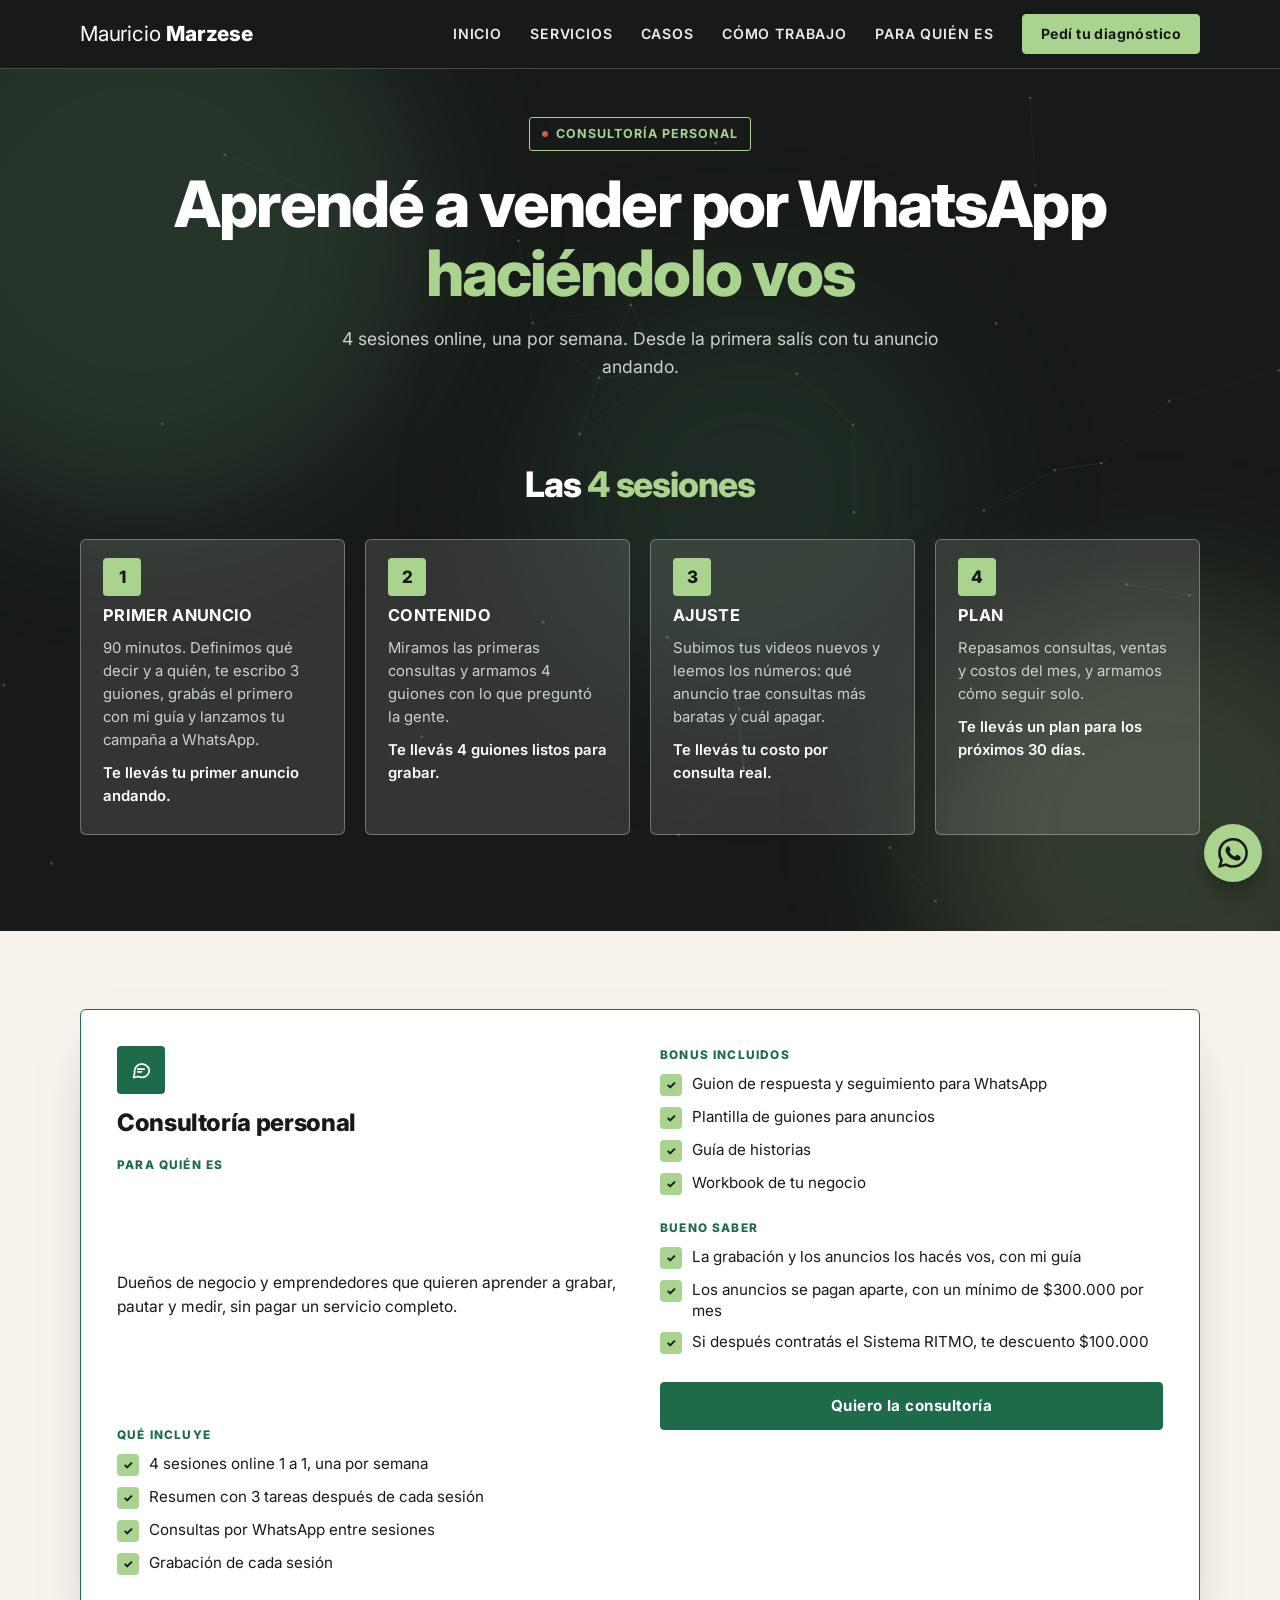
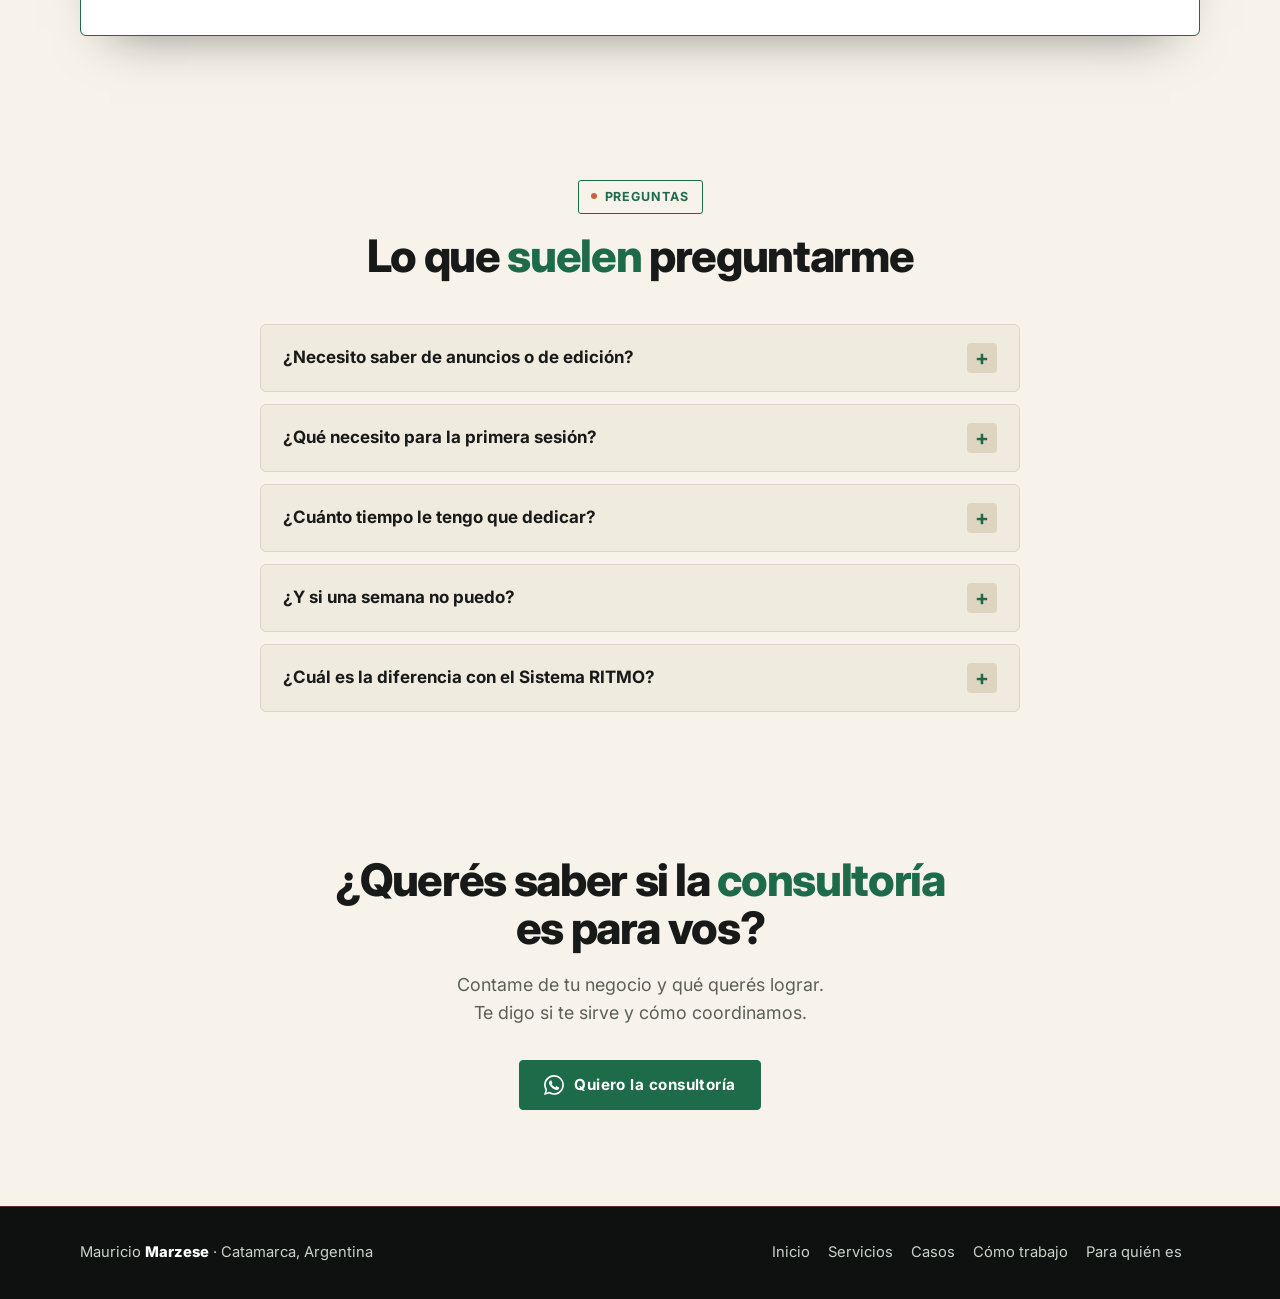
==== commit 8337d898: "Home: reestructura segun brief (hero, cuello de botella, 2 frentes, casos+webs, proceso, para quien," ====
--- a/consultoria/index.html
+++ b/consultoria/index.html
@@ -42,7 +42,7 @@
     <button class="menu-toggle" type="button" id="menuToggle" aria-expanded="false" aria-controls="menu" aria-label="Abrir menú"><span></span><span></span><span></span></button>
     <div class="menu" id="menu">
       <div class="menu-inner">
-        <ul class="links"><li><a href="/">Inicio</a></li><li><a href="/#servicios">Servicios</a></li><li><a href="/#como-trabajo">Cómo trabajo</a></li><li><a href="/#casos">Casos</a></li><li><a href="/#para-quien">Para quién es</a></li></ul>
+        <ul class="links"><li><a href="/">Inicio</a></li><li><a href="/#servicios">Servicios</a></li><li><a href="/#casos">Casos</a></li><li><a href="/#como-trabajo">Cómo trabajo</a></li><li><a href="/#para-quien">Para quién es</a></li></ul>
         <a class="btn green sm wa" data-msg="Hola Mauricio, vi tu página y quiero pedir el diagnóstico breve de mi negocio.">Pedí tu diagnóstico</a>
       </div>
     </div>
@@ -149,7 +149,7 @@
 <footer>
   <div class="wrap">
     <span>Mauricio <b>Marzese</b> · Catamarca, Argentina</span>
-    <nav><a href="/">Inicio</a><a href="/#servicios">Servicios</a><a href="/#como-trabajo">Cómo trabajo</a><a href="/#casos">Casos</a><a href="/#para-quien">Para quién es</a></nav>
+    <nav><a href="/">Inicio</a><a href="/#servicios">Servicios</a><a href="/#casos">Casos</a><a href="/#como-trabajo">Cómo trabajo</a><a href="/#para-quien">Para quién es</a></nav>
   </div>
 </footer>
 
--- a/styles.css
+++ b/styles.css
@@ -682,3 +682,11 @@
 @media (max-width:900px){.cgrid,.wsgrid{grid-template-columns:1fr}}
 .ccard .cmono{color:#fff;font-size:1rem}
 .wsshot span em{display:block;margin-top:2px;font-style:normal;font-weight:500;font-size:.8rem;color:#5A5F5A;line-height:1.35}
+.serv .sub{margin-top:8px;color:#3A3F3A;max-width:62ch}
+.front{margin:30px 0 12px;font-size:1.05rem;color:var(--blue-deep)}
+.svc4.three{grid-template-columns:repeat(3,1fr)}
+.svc4.one{grid-template-columns:1fr}
+.casos .sub{margin-top:8px;color:#3A3F3A;max-width:62ch}
+.casos .wstrip{margin-top:40px}
+@media (max-width:900px){.svc4.three{grid-template-columns:1fr}}
+.prob .sub{color:#3A3F3A;max-width:62ch}
